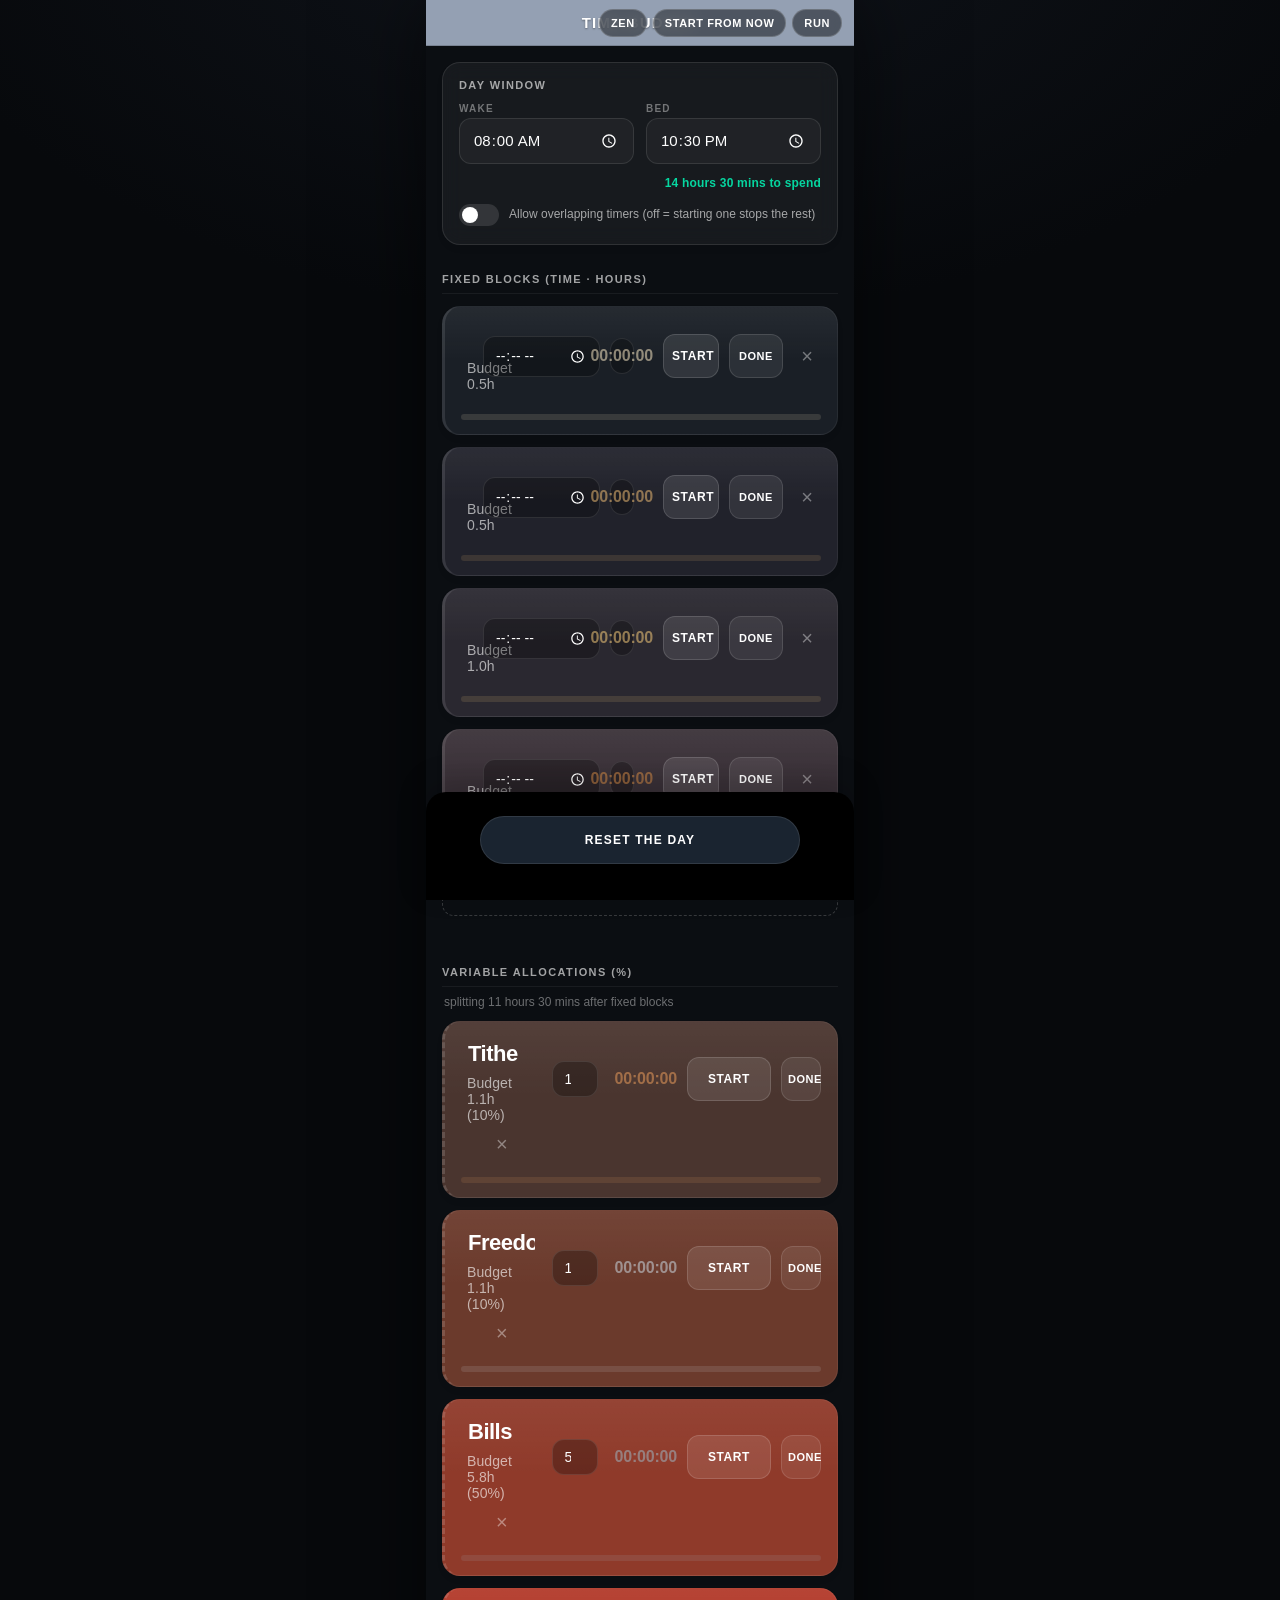
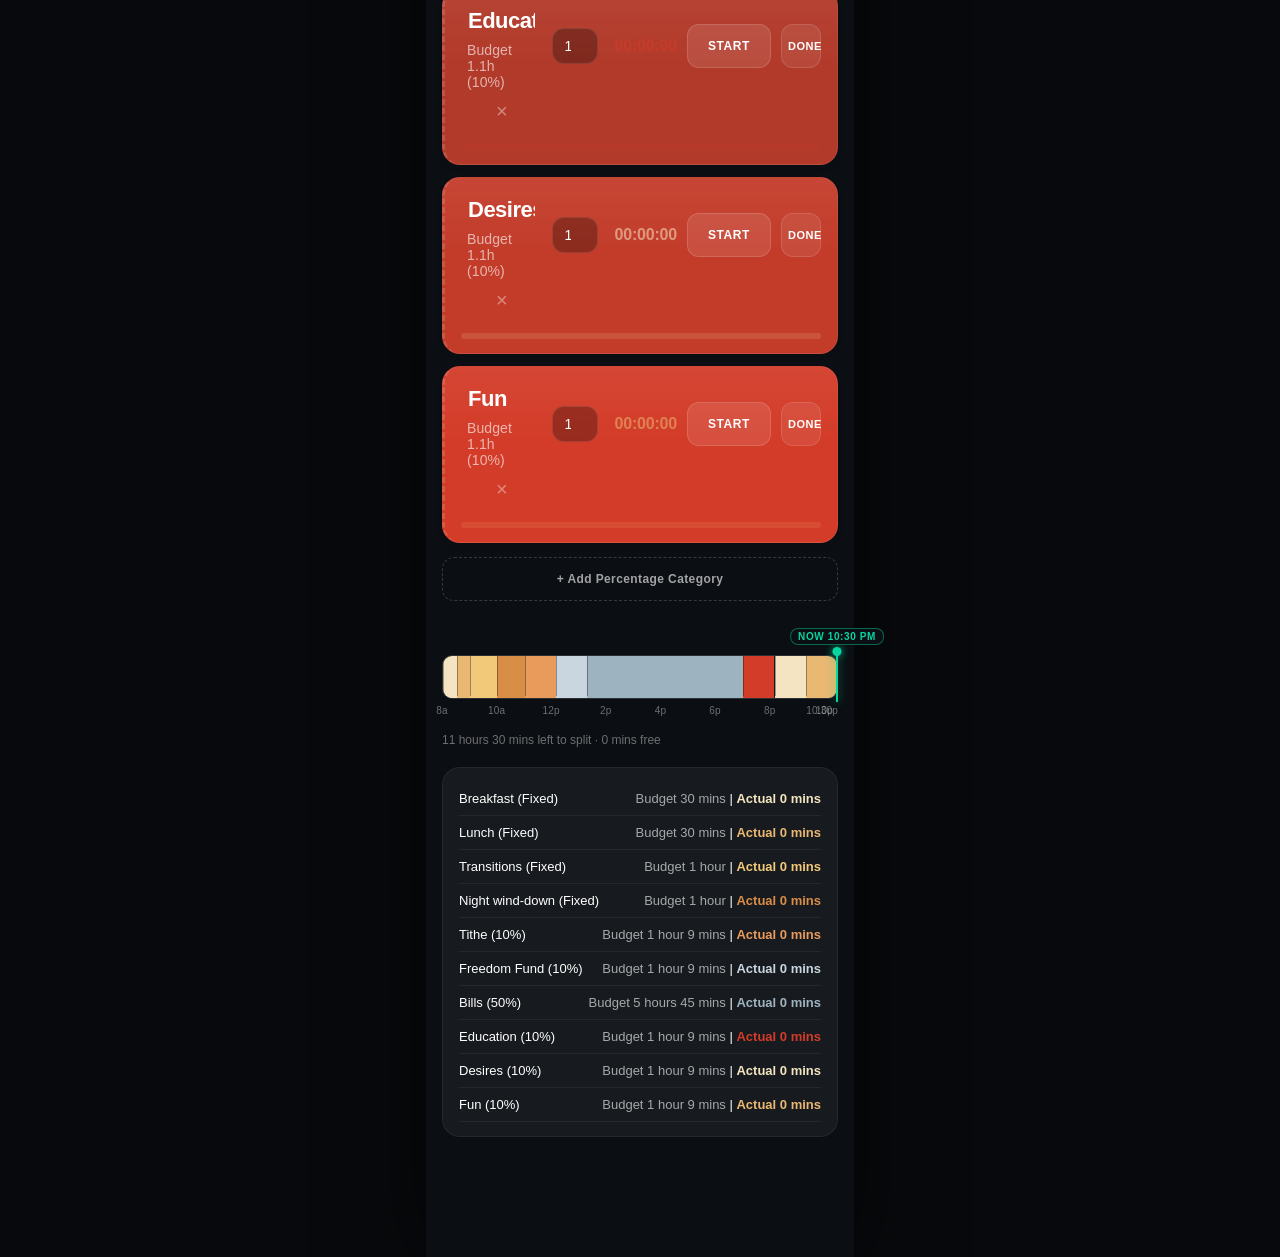
==== index.html @ 50c68b9c "css overhaul" ====
<!DOCTYPE html>
<html lang="en">
<head>
    <meta charset="UTF-8">
    <meta name="viewport" content="width=device-width, initial-scale=1.0">
    <link rel="icon" href="data:image/svg+xml,<svg xmlns='http://www.w3.org/2000/svg' viewBox='0 0 100 100'><circle cx='50' cy='50' r='42' fill='%23161616' stroke='%233a86ff' stroke-width='9'/><line x1='50' y1='50' x2='50' y2='26' stroke='%233a86ff' stroke-width='9' stroke-linecap='round'/><line x1='50' y1='50' x2='68' y2='50' stroke='%233a86ff' stroke-width='9' stroke-linecap='round'/></svg>">
    <title>Overlap Time Budgeter</title>
    <link rel="stylesheet" href="styles.css">
</head>
<body>

<div class="app-container" id="app">
    <div class="title-row">
        <h1>Time Budget</h1>
        <div class="header-actions">
            <button class="hdr-btn" id="zenBtn" title="Toggle zen focus overlay">Zen</button>
            <button class="hdr-btn" id="nowBtn" title="Reflow the time left until bed around NOW" aria-pressed="false">Start from NOW</button>
            <button class="hdr-btn" id="modeBtn" title="Toggle run / edit mode">Run</button>
        </div>
    </div>

    <div class="input-group">
        <label class="section-label">Day Window</label>
        <div class="day-window-row">
            <div class="time-field">
                <span class="time-field-label">Wake</span>
                <input type="time" id="wakeInput" value="08:00">
            </div>
            <div class="time-field">
                <span class="time-field-label">Bed</span>
                <input type="time" id="bedInput" value="22:30">
            </div>
            <div class="day-length" id="dayLength"></div>
        </div>
        <div class="toggle-row">
            <label class="switch">
                <input type="checkbox" id="multitask">
                <span class="track"></span>
            </label>
            <span class="toggle-label">Allow overlapping timers (off = starting one stops the rest)</span>
        </div>
    </div>

    <label class="section-label">Fixed Blocks (Time · Hours)</label>
    <div id="fixedContainer"></div>
    <button class="btn-add" id="addFixedBtn">+ Add Fixed Block</button>

    <label class="section-label">Variable Allocations (%)</label>
    <div id="remainingCaption" class="section-caption"></div>
    <div id="percentContainer"></div>
    <button class="btn-add" id="addPercentBtn">+ Add Percentage Category</button>

    <div class="timeline" id="visualizer">
        <div class="tl-bar">
            <div class="tl-past" id="tlPast"></div>
            <div class="tl-segs" id="tlSegs"></div>
            <div class="tl-blobs" id="tlBlobs"></div>
            <div class="tl-now" id="tlNow"><span class="tl-now-dot"></span><span class="tl-now-label" id="tlNowLabel">NOW</span></div>
        </div>
        <div class="tl-ticks" id="tlTicks"></div>
    </div>
    <div id="vizCaption" class="viz-caption"></div>
    <div id="warning" class="total-warning">Total percentage exceeds 100%!</div>

    <div class="results-list" id="resultsList"></div>
</div>

<div class="bottom-drawer">
    <button class="btn-reset" id="resetBtn">Reset the Day</button>
</div>

<div class="toast" id="toast">
    <span id="toastLabel"></span>
    <button id="toastUndo">Undo</button>
</div>

<div class="zen-overlay" id="zenOverlay" aria-hidden="true">
    <div class="zen-content" id="zenContent"></div>
    <button class="zen-exit" id="zenExit" aria-label="Exit zen mode">Exit zen</button>
</div>

<div class="modal-backdrop" id="resetModal" role="dialog" aria-modal="true" aria-labelledby="resetTitle">
    <div class="modal-card">
        <h2 id="resetTitle">Are you ready to start a new day?</h2>
        <p>This zeros every timer and stops anything still running. Your categories and budgets stay put.</p>
        <div class="modal-actions">
            <button class="btn-confirm" id="modalConfirm" aria-label="Hold to start a new day">
                <span class="htc-fill"></span>
                <span class="htc-label">Hold to start new day</span>
            </button>
            <button class="btn-cancel" id="modalCancel">Not yet</button>
        </div>
    </div>
</div>

<div class="modal-backdrop" id="doneModal" role="dialog" aria-modal="true" aria-labelledby="doneTitle">
    <div class="modal-card">
        <h2 id="doneTitle">Mark done</h2>
        <p id="doneSub">How much time did you use? The leftover reflows to your other categories.</p>
        <div class="done-slider-row">
            <input type="range" id="doneSlider" min="0" max="0" step="1" value="0" aria-label="Time used in minutes">
            <span id="doneVal">0 mins</span>
        </div>
        <div class="modal-actions">
            <button class="btn-confirm" id="doneConfirm"><span class="htc-label">Confirm</span></button>
            <button class="btn-cancel" id="doneCancel">Cancel</button>
        </div>
    </div>
</div>

<script src="app.js"></script>

</body>
</html>
---- styles.css ----
/* =====================================================================
   OVERLAP TIME BUDGETER — "Midnight & Lava"
   Mobile-first. 428px stage. Sticky top banner + fixed bottom drawer.
   Pure-CSS navy→lava cascade on .category-row via :nth-child.
   System fonts. tabular-nums on every live timer so layout never jumps.
   ===================================================================== */

:root {
    /* Cascade anchors (the visual hook) */
    --navy:   #1A1F26;   /* cascade top — deep cold navy            */
    --brown:  #4A352F;   /* cascade middle — warm transition        */
    --lava:   #D33C29;   /* cascade bottom / signature accent       */
    --lava-dk:#8F3A2A;

    /* Surfaces */
    --bg-outside: #07090C;          /* desktop neutral around container */
    --bg-app:     #0B0E12;          /* container base                    */
    --glass:        rgba(255,255,255,0.05);
    --glass-strong: rgba(28,38,51,0.95);   /* brief's reset-pill glass */
    --glass-border: rgba(255,255,255,0.10);
    --hairline:     rgba(255,255,255,0.06);
    --track:        rgba(255,255,255,0.06);

    /* Text (high-contrast white mandatory on the cascade) */
    --text:       #FFFFFF;
    --text-dim:   rgba(255,255,255,0.62);
    --text-faint: rgba(255,255,255,0.40);

    /* Semantics */
    --success: #06D6A0;
    --warn:    #FFD166;
    --danger:  #FF4D4D;
    --now:     #06D6A0;   /* NOW marker stays green = "present" */

    --banner: #94A0B3;

    /* Type */
    --font: -apple-system, BlinkMacSystemFont, 'SF Pro Display', Roboto, Helvetica, Arial, sans-serif;

    /* Radii / shadows / motion */
    --r-card: 18px;
    --r-pill: 30px;
    --r-input: 12px;
    --shadow-card: 0 4px 6px rgba(0,0,0,0.05);
    --shadow-pill: 0 4px 16px rgba(0,0,0,0.5);
    --ease: 0.3s ease;
}

* { box-sizing: border-box; }

html, body { margin: 0; padding: 0; min-height: 100%; }

body {
    background: var(--bg-outside);
    background-image: radial-gradient(90% 70% at 50% -10%, #10141B 0%, var(--bg-outside) 65%);
    background-attachment: fixed;
    color: var(--text);
    font-family: var(--font);
    display: flex;
    justify-content: center;
    align-items: flex-start;
    min-height: 100vh;
    -webkit-font-smoothing: antialiased;
    text-rendering: optimizeLegibility;
}

/* ── App stage: 428px full-bleed dark column ────────────────────────── */
.app-container {
    position: relative;
    width: 100%;
    max-width: 428px;
    min-height: 100vh;
    background: var(--bg-app);
    padding: 0 16px 120px;          /* bottom room for the fixed drawer */
    box-shadow: 0 0 80px rgba(0,0,0,0.6);
}

/* =====================================================================
   STICKY TOP BANNER — "Time Budget" (#94A0B3, blur 10px, z 20)
   Actions absolutely positioned so the title stays dead-center.
   ===================================================================== */
.title-row {
    position: sticky;
    top: 0;
    z-index: 20;
    display: flex;
    align-items: center;
    justify-content: center;
    gap: 12px;
    margin: 0 -16px;                 /* bleed past the container's 16px pad */
    padding: 14px 16px;
    background: var(--banner);
    -webkit-backdrop-filter: blur(10px);
    backdrop-filter: blur(10px);
    border-bottom: 1px solid rgba(0,0,0,0.18);
    text-align: center;
}
.title-row h1 {
    margin: 0;
    font-size: 15px;
    font-weight: 700;
    letter-spacing: 1.2px;
    text-transform: uppercase;
    color: #fff;
    text-shadow: 0 1px 2px rgba(0,0,0,0.35);
}
.header-actions {
    position: absolute;
    right: 12px;
    top: 50%;
    transform: translateY(-50%);
    display: flex;
    gap: 6px;
}
.hdr-btn {
    background: rgba(20,24,30,0.55);
    -webkit-backdrop-filter: blur(8px);
    backdrop-filter: blur(8px);
    border: 1px solid rgba(255,255,255,0.18);
    color: #fff;
    padding: 7px 11px;
    border-radius: 999px;
    cursor: pointer;
    font-family: var(--font);
    font-size: 11px;
    font-weight: 700;
    letter-spacing: 0.6px;
    text-transform: uppercase;
    transition: background var(--ease), color var(--ease), border-color var(--ease), transform 0.12s ease;
}
.hdr-btn:hover { border-color: rgba(255,255,255,0.45); }
.hdr-btn:active { transform: scale(0.96); }
.hdr-btn:focus-visible { outline: 2px solid #fff; outline-offset: 2px; }
.hdr-btn.active { background: var(--lava); border-color: var(--lava); color: #fff; }
#nowBtn.active { background: var(--now); color: #06231a; border-color: var(--now); }

/* =====================================================================
   SECTION LABELS / CAPTIONS / WARNING
   ===================================================================== */
.section-label {
    display: block;
    margin: 28px 0 12px;
    padding-bottom: 8px;
    border-bottom: 1px solid var(--hairline);
    color: var(--text-dim);
    font-size: 11px;
    font-weight: 600;
    letter-spacing: 1.4px;
    text-transform: uppercase;
}
.section-caption { color: var(--text-faint); font-size: 12px; margin: -4px 0 12px 2px; }
.viz-caption     { color: var(--text-faint); font-size: 12px; margin-top: 10px; }
.total-warning {
    color: var(--danger);
    font-size: 13px;
    text-align: center;
    margin-top: 12px;
    display: none;
}

/* =====================================================================
   GLASS PANEL — day window + multitask toggle
   ===================================================================== */
.input-group {
    margin: 16px 0 8px;
    padding: 16px;
    background: var(--glass);
    -webkit-backdrop-filter: blur(10px);
    backdrop-filter: blur(10px);
    border: 1px solid var(--glass-border);
    border-radius: var(--r-card);
    box-shadow: var(--shadow-card);
}
.input-group .section-label { margin: 0 0 12px; border-bottom: none; padding-bottom: 0; }

.day-window-row {
    display: flex;
    align-items: flex-end;
    gap: 12px;
    flex-wrap: wrap;
}
.time-field { display: flex; flex-direction: column; gap: 4px; flex: 1; min-width: 110px; }
.time-field-label {
    color: var(--text-faint);
    font-size: 10px;
    font-weight: 600;
    letter-spacing: 1.2px;
    text-transform: uppercase;
}
.day-length {
    color: var(--success);
    font-size: 12px;
    font-weight: 600;
    white-space: nowrap;
    margin-left: auto;
    align-self: center;
    letter-spacing: 0.2px;
}

/* ── Inputs: rounded dark-glass (radius 12px) ───────────────────────── */
input[type="time"],
input[type="text"],
input[type="number"] {
    width: 100%;
    background: rgba(255,255,255,0.04);
    border: 1px solid var(--glass-border);
    color: var(--text);
    font-family: var(--font);
    font-size: 15px;
    padding: 11px 13px;
    border-radius: var(--r-input);
    outline: none;
    color-scheme: dark;
    box-sizing: border-box;
    transition: border-color var(--ease), background var(--ease);
}
input::placeholder { color: var(--text-faint); }
input:focus { border-color: var(--lava); background: rgba(255,255,255,0.06); }
input[type="number"] { font-variant-numeric: tabular-nums; }

/* ── Multitask toggle — lava when active ────────────────────────────── */
.toggle-row { display: flex; align-items: center; gap: 10px; margin: 14px 0 2px; }
.switch { position: relative; display: inline-block; width: 40px; height: 22px; flex: none; }
.switch input { opacity: 0; width: 0; height: 0; }
.switch .track {
    position: absolute; inset: 0; cursor: pointer;
    background: rgba(255,255,255,0.12);
    border-radius: 22px;
    transition: background var(--ease);
}
.switch .track::before {
    content: ""; position: absolute; height: 16px; width: 16px; left: 3px; top: 3px;
    background: #fff; border-radius: 50%;
    transition: transform var(--ease), background var(--ease);
}
.switch input:checked + .track { background: var(--lava); }
.switch input:checked + .track::before { transform: translateX(18px); background: #fff; }
.toggle-label { color: var(--text-dim); font-size: 12px; line-height: 1.4; }

/* =====================================================================
   TIMER LIST — flex column, gap 12px.
   Cards cascade navy→brown→lava via :nth-child (pure CSS, no JS).
   ===================================================================== */
#fixedContainer,
#percentContainer {
    display: flex;
    flex-direction: column;
    gap: 12px;
}

/* Card base. --card-base is the spec hex (set per nth-child below); a
   faint top highlight gives depth without muddying the flat ramp.        */
.category-row {
    --card-base: var(--navy);
    position: relative;
    display: grid;
    grid-template-columns: 1.6fr 0.9fr 1.35fr 84px 40px;
    gap: 10px;
    align-items: center;
    margin: 0;
    padding: 14px 16px;
    border-radius: var(--r-card);
    border: 1px solid rgba(255,255,255,0.06);
    border-left: 3px solid rgba(255,255,255,0.10);
    background:
        linear-gradient(180deg, rgba(255,255,255,0.05), rgba(255,255,255,0) 42%),
        var(--card-base);
    color: var(--text);
    box-shadow: var(--shadow-card);
    transition: transform var(--ease), box-shadow var(--ease), border-color var(--ease), background var(--ease);
}
.category-row.is-percent { border-left-style: dashed; border-left-color: rgba(255,255,255,0.14); }
.category-row.is-fixed   { grid-template-columns: 1.1fr 0.85fr 0.5fr 0.85fr 56px 54px 28px; }
.category-row:active { transform: scale(0.96); }

/* ── THE CASCADE RAMP (navy → brown → lava) ───────────────────────────
   Fixed blocks take the cold top (stops 1–5); percent blocks take the
   warm/lava bottom (stops 5–10). The two meet at #4A352F so the whole
   list reads as one continuous heat ramp top→bottom. :last-child on
   percent always locks to lava so the bottom card is molten.            */
#fixedContainer .category-row:nth-child(1)   { --card-base: #1A1F26; }
#fixedContainer .category-row:nth-child(2)   { --card-base: #21222B; }
#fixedContainer .category-row:nth-child(3)   { --card-base: #2A2830; }
#fixedContainer .category-row:nth-child(4)   { --card-base: #3A3138; }
#fixedContainer .category-row:nth-child(n+5) { --card-base: #4A352F; }

#percentContainer .category-row:nth-child(1)   { --card-base: #4A352F; }
#percentContainer .category-row:nth-child(2)   { --card-base: #6B3A2C; }
#percentContainer .category-row:nth-child(3)   { --card-base: #8F3A2A; }
#percentContainer .category-row:nth-child(4)   { --card-base: #B23A2A; }
#percentContainer .category-row:nth-child(5)   { --card-base: #C33C2A; }
#percentContainer .category-row:nth-child(n+6) { --card-base: #D33C29; }
#percentContainer .category-row:last-child     { --card-base: #D33C29; }

/* ── States: done / active (ember) / alarm ──────────────────────────── */
.category-row.done { opacity: 0.6; }

/* ACTIVE = slow ember glow + soft pulse. NEVER a flat background — the
   cascade stays visible underneath. app.js sets border-left color inline. */
.category-row.active {
    border-color: rgba(255,255,255,0.18);
    box-shadow: 0 0 0 1px rgba(255,255,255,0.10), 0 0 22px rgba(211,60,41,0.22), var(--shadow-card);
    animation: emberPulse 2.8s ease-in-out infinite;
}
@keyframes emberPulse {
    0%, 100% { box-shadow: 0 0 0 1px rgba(255,255,255,0.08), 0 0 16px rgba(211,60,41,0.18), var(--shadow-card); }
    50%      { box-shadow: 0 0 0 1px rgba(255,255,255,0.16), 0 0 32px rgba(211,60,41,0.38), var(--shadow-card); }
}

.category-row.alarm { animation: alarmPulse 0.9s infinite; }
@keyframes alarmPulse {
    0%, 100% { box-shadow: 0 0 0 0 rgba(211,60,41,0); }
    50%      { box-shadow: 0 0 0 5px rgba(211,60,41,0.55), 0 0 26px rgba(211,60,41,0.45); }
}

/* ── LEFT COLUMN: task title + allocated-budget subtitle ────────────── */
.card-left {
    display: flex;
    flex-direction: column;
    gap: 3px;
    min-width: 0;
}
.category-row input[type="text"] {
    background: transparent;
    border: 1px solid transparent;
    color: var(--text);
    font-size: 22px;
    font-weight: 700;
    letter-spacing: -0.5px;
    padding: 4px 6px;
    border-radius: 10px;
    width: 100%;
}
.category-row input[type="text"]:focus { border-color: rgba(255,255,255,0.25); background: rgba(0,0,0,0.18); }

.category-row input[type="number"],
.category-row input[type="time"] {
    background: rgba(0,0,0,0.28);
    border: 1px solid rgba(255,255,255,0.10);
    color: var(--text);
    font-size: 14px;
    font-weight: 500;
    padding: 9px 11px;
    border-radius: var(--r-input);
}

/* Allocated-budget subtitle: "Budget 4.0h (20%)" — 14px / 500 */
.td-budget {
    font-size: 14px;
    font-weight: 500;
    color: var(--text-dim);
    letter-spacing: 0.1px;
    padding: 0 6px;
    font-variant-numeric: tabular-nums;
}

/* ── RIGHT COLUMN: live elapsed timer ───────────────────────────────── */
.timer-display {
    display: flex;
    flex-direction: column;
    align-items: flex-end;
    text-align: right;
    line-height: 1.1;
    min-width: 0;
}
.td-elapsed {
    font-family: var(--font);
    font-size: 16px;
    font-weight: 700;
    font-variant-numeric: tabular-nums;     /* no jitter as seconds tick */
    letter-spacing: -0.2px;
    color: var(--text);
    transition: color 0.4s ease, opacity 0.25s ease;
}
.category-row:not(.active) .td-elapsed { opacity: 0.55; }
.category-row.active .td-elapsed { opacity: 1; }

/* ── Per-row progress bar (fill = block color, set inline by app.js) ── */
.progress {
    grid-column: 1 / -1;
    height: 6px;
    margin-top: 12px;
    border-radius: 6px;
    background: var(--track);
    overflow: hidden;
}
.progress-fill {
    height: 100%;
    width: 0%;
    border-radius: 6px;
    transition: width 0.3s linear, background-color var(--ease);
}

/* ── Buttons inside rows ────────────────────────────────────────────── */
.btn-timer {
    background: rgba(255,255,255,0.10);
    border: 1px solid rgba(255,255,255,0.14);
    color: #fff;
    min-height: 44px;
    padding: 10px 8px;
    border-radius: 12px;
    cursor: pointer;
    font-family: var(--font);
    font-size: 12px;
    font-weight: 700;
    letter-spacing: 0.6px;
    text-transform: uppercase;
    transition: background var(--ease), color var(--ease), transform 0.12s ease;
}
.btn-timer:hover { background: rgba(255,255,255,0.18); }
.btn-timer:active { transform: scale(0.96); }
.btn-timer.running { background: #fff; color: #111; border-color: #fff; }

.btn-done {
    background: rgba(255,255,255,0.08);
    border: 1px solid rgba(255,255,255,0.12);
    color: #fff;
    min-height: 44px;
    padding: 10px 6px;
    border-radius: 12px;
    cursor: pointer;
    font-family: var(--font);
    font-size: 11px;
    font-weight: 700;
    letter-spacing: 0.5px;
    text-transform: uppercase;
    transition: background var(--ease), color var(--ease), transform 0.12s ease;
}
.btn-done:hover { background: rgba(255,255,255,0.16); }
.btn-done:active { transform: scale(0.96); }
.btn-done.done { background: var(--success); color: #06231a; border-color: var(--success); }

.btn-remove {
    background: transparent;
    border: none;
    color: var(--text-faint);
    cursor: pointer;
    font-size: 20px;
    line-height: 1;
    transition: color var(--ease), transform 0.12s ease;
}
.btn-remove:hover { color: var(--lava); }
.btn-remove:active { transform: scale(0.96); }

/* ── Add buttons ────────────────────────────────────────────────────── */
.btn-add {
    width: 100%;
    background: transparent;
    border: 1px dashed rgba(255,255,255,0.18);
    color: var(--text-dim);
    padding: 14px;
    border-radius: 12px;
    cursor: pointer;
    margin: 14px 0 22px;
    font-family: var(--font);
    font-size: 12px;
    font-weight: 600;
    letter-spacing: 0.4px;
    transition: border-color var(--ease), color var(--ease), transform 0.12s ease;
}
.btn-add:hover { border-color: var(--lava); color: #fff; }
.btn-add:active { transform: scale(0.96); }

/* =====================================================================
   WALL-CLOCK TIMELINE (wake → bed)
   ===================================================================== */
.timeline { margin-top: 32px; width: 100%; position: relative; }
.tl-bar {
    position: relative;
    height: 44px;
    width: 100%;
    background: rgba(255,255,255,0.04);
    border: 1px solid var(--glass-border);
    border-radius: 10px;
    overflow: visible;
    box-shadow: inset 0 1px 0 rgba(255,255,255,0.04);
}
.tl-past, .tl-segs, .tl-blobs {
    position: absolute; inset: 0;
    overflow: hidden;
    border-radius: 9px;
}
.tl-past { background: rgba(0,0,0,0.35); width: 0; transition: width 0.4s ease; z-index: 1; }
.tl-segs { z-index: 2; }
.tl-blobs { z-index: 3; pointer-events: none; }
.segment {
    position: absolute;
    top: 0; bottom: 0;
    box-sizing: border-box;
    box-shadow: inset 1px 0 0 rgba(0,0,0,0.35);
    transition: width 0.5s cubic-bezier(0.4,0,0.2,1),
                left 0.5s cubic-bezier(0.4,0,0.2,1),
                background-color 0.6s ease, border-color 0.4s ease;
}
.segment.done { opacity: 0.5; }
.segment.free {
    background: repeating-linear-gradient(45deg,
        rgba(255,255,255,0.05), rgba(255,255,255,0.05) 4px,
        rgba(255,255,255,0.02) 4px, rgba(255,255,255,0.02) 8px) !important;
}
.spent-blob {
    position: absolute;
    top: 8px; bottom: 8px;
    min-width: 2px;
    border-radius: 4px;
    opacity: 0.45;
    box-shadow: inset 0 0 0 1px rgba(255,255,255,0.10);
    transition: left 0.3s linear, width 0.3s linear;
}
.tl-now {
    position: absolute;
    top: -4px; bottom: -4px;
    width: 2px;
    background: var(--now);
    transform: translateX(-50%);
    box-shadow: 0 0 10px rgba(6,214,160,0.65);
    z-index: 6;
    transition: left 0.5s cubic-bezier(0.4,0,0.2,1);
}
.tl-now-dot {
    position: absolute;
    top: -5px; left: 50%;
    width: 9px; height: 9px;
    transform: translateX(-50%);
    border-radius: 50%;
    background: var(--now);
    box-shadow: 0 0 8px rgba(6,214,160,0.85);
    animation: nowPulse 1.4s infinite;
}
.tl-now-label {
    position: absolute;
    top: -24px; left: 50%;
    transform: translateX(-50%);
    white-space: nowrap;
    font-size: 10px;
    font-weight: 700;
    letter-spacing: 0.6px;
    color: var(--now);
    background: var(--bg-app);
    padding: 2px 7px;
    border-radius: 8px;
    border: 1px solid rgba(6,214,160,0.45);
}
@keyframes nowPulse {
    0%, 100% { box-shadow: 0 0 6px rgba(6,214,160,0.6); transform: translateX(-50%) scale(1); }
    50%      { box-shadow: 0 0 12px rgba(6,214,160,1);  transform: translateX(-50%) scale(1.25); }
}
.tl-ticks { position: relative; height: 18px; margin-top: 6px; width: 100%; }
.tl-tick {
    position: absolute; top: 0;
    transform: translateX(-50%);
    font-size: 10px;
    color: var(--text-faint);
    white-space: nowrap;
    letter-spacing: 0.2px;
}
.tl-tick-end { transform: translateX(-100%); }

/* =====================================================================
   RESULTS LIST (edit mode)
   ===================================================================== */
.results-list {
    margin-top: 20px;
    padding: 14px 16px;
    background: var(--glass);
    border: 1px solid var(--hairline);
    border-radius: var(--r-card);
}
.result-item {
    display: flex;
    justify-content: space-between;
    gap: 12px;
    padding: 9px 0;
    border-bottom: 1px solid var(--hairline);
    font-size: 13px;
    color: var(--text);
}
.result-item:last-child { border-bottom: none; }
.result-item span:last-child { text-align: right; white-space: nowrap; }
.result-item.free-row span:first-child { font-weight: 600; color: var(--text-dim); }
.budget-val { color: var(--text-dim); font-variant-numeric: tabular-nums; }
.time-val { font-weight: 700; color: var(--text); font-variant-numeric: tabular-nums; }

/* =====================================================================
   TOAST
   ===================================================================== */
.toast {
    position: fixed;
    bottom: 120px; left: 50%;
    transform: translateX(-50%) translateY(20px);
    background: var(--glass-strong);
    -webkit-backdrop-filter: blur(12px);
    backdrop-filter: blur(12px);
    border: 1px solid var(--glass-border);
    color: #fff;
    padding: 12px 16px;
    border-radius: 14px;
    display: flex; gap: 14px; align-items: center;
    opacity: 0; pointer-events: none;
    transition: opacity .25s, transform .25s;
    z-index: 60;
    box-shadow: var(--shadow-pill);
    max-width: 396px;
}
.toast.show { opacity: 1; transform: translateX(-50%) translateY(0); pointer-events: auto; }
#toastUndo {
    background: var(--lava); border: none; color: #fff;
    padding: 7px 13px; border-radius: 999px; cursor: pointer;
    font-family: var(--font); font-weight: 700; font-size: 12px;
    letter-spacing: 0.4px; text-transform: uppercase;
}
#toastUndo:active { transform: scale(0.96); }
#toastUndo.hidden { display: none; }

/* =====================================================================
   BOTTOM CONTROL DRAWER + glassmorphism RESET entry pill
   (the pill opens the reset modal; the hold-to-confirm lives in the modal)
   ===================================================================== */
.bottom-drawer {
    position: fixed;
    bottom: 0; left: 50%;
    transform: translateX(-50%);
    width: 100%;
    max-width: 428px;
    background: #000000;
    border-radius: 20px 20px 0 0;
    box-shadow: 0 -10px 30px rgba(0,0,0,0.2);
    padding: 24px 16px 36px;
    display: flex;
    justify-content: center;
    align-items: center;
    z-index: 30;
}
.btn-reset {
    width: 100%;
    max-width: 320px;
    background: var(--glass-strong);
    -webkit-backdrop-filter: blur(12px);
    backdrop-filter: blur(12px);
    border: 1px solid var(--glass-border);
    color: #fff;
    padding: 16px;
    border-radius: var(--r-pill);
    cursor: pointer;
    font-family: var(--font);
    font-size: 12px;
    font-weight: 700;
    letter-spacing: 1.2px;
    text-transform: uppercase;
    box-shadow: var(--shadow-pill);
    transition: border-color var(--ease), background var(--ease), color var(--ease), transform 0.12s ease, box-shadow var(--ease);
}
.btn-reset:hover { border-color: var(--lava); box-shadow: 0 4px 16px rgba(211,60,41,0.35); }
.btn-reset:active { transform: scale(0.96); }
.btn-reset:focus-visible { outline: 2px solid var(--lava); outline-offset: 3px; }

/* =====================================================================
   MODALS (done-slider; reset is now the bottom pill above)
   ===================================================================== */
.modal-backdrop {
    position: fixed; inset: 0;
    background: rgba(0,0,0,0.6);
    -webkit-backdrop-filter: blur(6px);
    backdrop-filter: blur(6px);
    display: flex; align-items: center; justify-content: center;
    padding: 24px;
    opacity: 0; pointer-events: none;
    transition: opacity 0.25s ease;
    z-index: 100;
}
.modal-backdrop.show { opacity: 1; pointer-events: auto; }
.modal-card {
    background: var(--glass-strong);
    -webkit-backdrop-filter: blur(14px);
    backdrop-filter: blur(14px);
    border: 1px solid var(--glass-border);
    border-radius: 28px;
    padding: 30px;
    max-width: 380px; width: 100%;
    box-shadow: 0 30px 80px rgba(0,0,0,0.7);
    transform: scale(0.96);
    transition: transform 0.25s cubic-bezier(0.2,0.8,0.2,1);
    text-align: center;
}
.modal-backdrop.show .modal-card { transform: scale(1); }
.modal-card h2 {
    font-size: 20px; font-weight: 700;
    letter-spacing: -0.4px; margin: 0 0 12px;
    line-height: 1.3; color: var(--text);
}
.modal-card p {
    color: var(--text-dim); font-size: 13px;
    line-height: 1.55; margin: 0 0 24px;
}
.modal-actions { display: flex; flex-direction: column; gap: 10px; }

.btn-cancel {
    width: 100%;
    background: rgba(255,255,255,0.06);
    border: 1px solid var(--glass-border);
    color: #fff;
    padding: 14px; border-radius: 14px;
    cursor: pointer;
    font-family: var(--font);
    font-size: 13px; font-weight: 600;
    transition: background var(--ease), transform 0.12s ease;
}
.btn-cancel:hover { background: rgba(255,255,255,0.10); }
.btn-cancel:active { transform: scale(0.96); }
.btn-cancel:focus-visible { outline: 2px solid var(--lava); outline-offset: 2px; }

/* Confirm button — lava-bordered glass pill. In the reset modal this is the
   hold-to-confirm: holding fills with lava over 1.5s, releasing early drains
   back (cancel). app.js toggles .holding / .complete on #modalConfirm.
   #doneConfirm reuses the base look as a plain click confirm (no htc-fill). */
.btn-confirm {
    position: relative; width: 100%;
    background: var(--glass-strong);
    -webkit-backdrop-filter: blur(12px);
    backdrop-filter: blur(12px);
    border: 1px solid var(--lava);
    color: #fff;
    padding: 16px; border-radius: var(--r-pill);
    cursor: pointer;
    font-family: var(--font);
    font-size: 13px; font-weight: 700;
    letter-spacing: 0.8px; text-transform: uppercase;
    overflow: hidden;
    box-shadow: var(--shadow-pill);
    -webkit-user-select: none; user-select: none;
    touch-action: none;
    transition: border-color var(--ease), background var(--ease), transform 0.12s ease;
}
.btn-confirm:hover { background: rgba(211,60,41,0.18); }
.btn-confirm:active { transform: scale(0.96); }
.btn-confirm:focus-visible { outline: 2px solid var(--lava); outline-offset: 2px; }
.btn-confirm .htc-fill {
    position: absolute; top: 0; bottom: 0; left: 0; width: 0;
    background: linear-gradient(90deg, var(--lava-dk), var(--lava));
    opacity: 0.6;
    transition: width 0.4s ease;                 /* drain (cancel) */
}
.btn-confirm.holding .htc-fill {
    width: 100%;
    transition: width 1.5s linear;               /* charge-up (hold) */
}
.btn-confirm.complete { border-color: var(--success); background: rgba(6,214,160,0.18); }
.btn-confirm.complete .htc-fill { background: var(--success); opacity: 0.3; }
.btn-confirm .htc-label { position: relative; z-index: 1; }

/* Done slider modal (percent categories) */
.done-slider-row { display: flex; align-items: center; gap: 14px; margin: 0 0 24px; }
#doneSlider { flex: 1; accent-color: var(--lava); cursor: pointer; }
#doneVal {
    min-width: 80px; text-align: right;
    color: var(--text-dim); font-size: 13px;
    font-variant-numeric: tabular-nums;
}
#doneConfirm { border-color: var(--lava); }
#doneConfirm:hover { background: rgba(211,60,41,0.18); }

/* =====================================================================
   RUN MODE — strip editing UI; big title left / big tabular timer right.
   Grid stays 1fr auto (spec). Budget subtitle stays visible under title.
   ===================================================================== */
.app-container.mode-run .input-group,
.app-container.mode-run .section-label,
.app-container.mode-run .btn-add,
.app-container.mode-run .results-list,
.app-container.mode-run .total-warning { display: none !important; }

.app-container.mode-run .category-row {
    grid-template-columns: 1fr auto;
    cursor: pointer;
    align-items: center;
    padding: 24px 22px;
}
.app-container.mode-run .category-row.is-fixed { grid-template-columns: 1fr auto auto; }

.app-container.mode-run .category-row input[type="number"],
.app-container.mode-run .category-row input[type="time"],
.app-container.mode-run .category-row .btn-timer,
.app-container.mode-run .category-row .btn-remove { display: none; }

.app-container.mode-run .category-row input[type="text"] {
    pointer-events: none;
    background: transparent;
    border-color: transparent;
    padding-left: 0;
    font-size: 24px;
    font-weight: 700;
    letter-spacing: -0.5px;
    color: var(--text);
}
/* The big live timer — 46px, 700, tabular-nums (no layout jitter). */
.app-container.mode-run .td-elapsed {
    font-size: 46px;
    font-weight: 700;
    font-variant-numeric: tabular-nums;
    line-height: 1;
    letter-spacing: -0.5px;
}
.app-container.mode-run .td-budget { font-size: 14px; }
.app-container.mode-run .btn-done {
    min-height: 40px;
    padding: 8px 12px;
    font-size: 11px;
}
.app-container.mode-run .category-row:active { transform: scale(0.96); }

/* =====================================================================
   ZEN MODE — full-screen focus on the running timer(s)
   ===================================================================== */
.zen-overlay {
    position: fixed; inset: 0;
    background:
        radial-gradient(120% 80% at 50% 115%, rgba(211,60,41,0.22), transparent 55%),
        radial-gradient(100% 60% at 50% -12%, rgba(26,31,38,0.55), transparent 60%),
        rgba(7,9,12,0.96);
    -webkit-backdrop-filter: blur(14px);
    backdrop-filter: blur(14px);
    display: flex; flex-direction: column;
    align-items: center; justify-content: center;
    gap: 48px; padding: 40px 24px;
    opacity: 0; pointer-events: none;
    transition: opacity 0.4s ease;
    z-index: 200;
}
.zen-overlay.show { opacity: 1; pointer-events: auto; }
.zen-content {
    display: flex; flex-wrap: wrap;
    align-items: center; justify-content: center;
    gap: 56px; width: 100%; max-width: 920px;
}
.zen-card {
    display: flex; flex-direction: column; align-items: center;
    min-width: 220px;
    border-top: 3px solid #333;
    padding-top: 22px;
}
.zen-name {
    color: var(--text-dim);
    font-size: 12px; text-transform: uppercase; letter-spacing: 2.5px;
    font-weight: 600; margin-bottom: 20px; text-align: center; max-width: 320px;
}
.zen-time {
    font-family: var(--font);
    font-size: clamp(2.8rem, 11vw, 6.5rem);
    font-weight: 700;
    font-variant-numeric: tabular-nums;
    line-height: 1;
    letter-spacing: -1px;
    transition: color 0.4s ease;
}
.zen-sub {
    color: var(--text-dim); font-size: 11px; margin-top: 14px;
    letter-spacing: 1.5px; text-transform: uppercase; font-weight: 600;
}
.zen-progress {
    width: 100%; max-width: 320px; height: 4px;
    margin-top: 26px; border-radius: 4px;
    background: var(--track); overflow: hidden;
}
.zen-progress-fill {
    height: 100%; width: 0%; border-radius: 4px;
    transition: width 0.3s linear, background-color var(--ease);
}
.zen-card.alarm .zen-time { animation: zenFlash 1s infinite; }
@keyframes zenFlash { 0%, 100% { opacity: 1; } 50% { opacity: 0.35; } }
.zen-empty {
    color: var(--text-dim); font-size: 14px;
    letter-spacing: 1.5px; text-transform: uppercase;
}
.zen-exit {
    background: transparent; border: 1px solid var(--glass-border);
    color: var(--text-dim);
    padding: 10px 24px; border-radius: var(--r-pill); cursor: pointer;
    font-family: var(--font);
    font-size: 11px; text-transform: uppercase; letter-spacing: 2px; font-weight: 600;
    transition: border-color var(--ease), color var(--ease), transform 0.12s ease;
}
.zen-exit:hover { border-color: var(--lava); color: #fff; }
.zen-exit:active { transform: scale(0.96); }
.zen-exit:focus-visible { outline: 2px solid var(--lava); outline-offset: 2px; }

/* Chevron — hidden on desktop and in run mode */
.chevron { display: none; }

/* =====================================================================
   MOBILE (≤ 520px) — edit-mode rows collapse to a summary + expand
   ===================================================================== */
@media (max-width: 520px) {
    .app-container:not(.mode-run) .category-row {
        display: flex; flex-wrap: wrap; gap: 8px 10px; align-items: center;
        padding: 16px;
    }
    /* Line 1 (always visible): title+subtitle grow left, elapsed + chevron right. */
    .app-container:not(.mode-run) .card-left {
        flex: 1 1 auto; min-width: 0; order: 1;
    }
    .app-container:not(.mode-run) .card-left input[type="text"] { font-size: 20px; }
    .app-container:not(.mode-run) .timer-display { flex: 0 0 auto; order: 1; }
    .app-container:not(.mode-run) .chevron {
        display: inline-flex; align-items: center; justify-content: center;
        flex: 0 0 36px; min-height: 40px; order: 2;
        background: rgba(255,255,255,0.06); border: 1px solid var(--glass-border);
        color: var(--text-dim);
        border-radius: 10px; cursor: pointer; font-size: 14px;
        transition: transform 0.2s ease, color 0.2s ease, border-color 0.2s ease;
    }
    .app-container:not(.mode-run) .chevron:hover { color: #fff; border-color: var(--lava); }
    .app-container:not(.mode-run) .category-row.expanded .chevron { transform: rotate(180deg); }

    /* Secondary fields: hidden while collapsed. */
    .app-container:not(.mode-run) .category-row > input[type="time"],
    .app-container:not(.mode-run) .category-row > input[type="number"],
    .app-container:not(.mode-run) .category-row .btn-timer,
    .app-container:not(.mode-run) .category-row .btn-done,
    .app-container:not(.mode-run) .category-row .btn-remove { display: none; }

    /* …revealed below when expanded. Inputs share a line; buttons share the next. */
    .app-container:not(.mode-run) .category-row.expanded > input[type="time"],
    .app-container:not(.mode-run) .category-row.expanded > input[type="number"] {
        display: block; flex: 1 1 45%; min-width: 0; order: 3;
    }
    .app-container:not(.mode-run) .category-row.is-percent.expanded > input[type="number"] {
        flex: 1 1 100%;
    }
    .app-container:not(.mode-run) .category-row.expanded .btn-timer {
        display: flex; flex: 1 1 50%; min-height: 44px; order: 4;
        align-items: center; justify-content: center;
    }
    .app-container:not(.mode-run) .category-row.expanded .btn-done {
        display: flex; flex: 0 0 76px; min-height: 44px; order: 4;
        align-items: center; justify-content: center;
    }
    .app-container:not(.mode-run) .category-row.expanded .btn-remove {
        display: flex; flex: 0 0 44px; min-height: 44px; order: 4;
        align-items: center; justify-content: center;
    }

    /* Progress bar always full-width, last. */
    .app-container:not(.mode-run) .category-row .progress {
        flex: 1 1 100%; order: 99; margin-top: 6px;
    }

    .app-container.mode-run .td-elapsed { font-size: 40px; }
    .day-length { margin: 0; padding: 0; align-self: center; }
}

/* =====================================================================
   REDUCED MOTION — kill ambient pulses; keep functional hold/progress.
   ===================================================================== */
@media (prefers-reduced-motion: reduce) {
    .category-row.active { animation: none; box-shadow: 0 0 0 1px rgba(255,255,255,0.10), 0 0 18px rgba(211,60,41,0.22), var(--shadow-card); }
    .category-row.alarm  { animation: none; box-shadow: 0 0 0 3px rgba(211,60,41,0.45); }
    .tl-now-dot          { animation: none; }
    .zen-card.alarm .zen-time { animation: none; }
    .btn-reset .htc-fill,
    .btn-confirm .htc-fill { transition: width 0.2s ease !important; }
    .btn-confirm.holding .htc-fill { transition: width 1.5s linear !important; }
    .progress-fill { transition: width 0.3s linear !important; }
    .segment, .tl-now, .spent-blob { transition: width 0.3s linear, left 0.3s linear !important; }
    * { scroll-behavior: auto; }
}
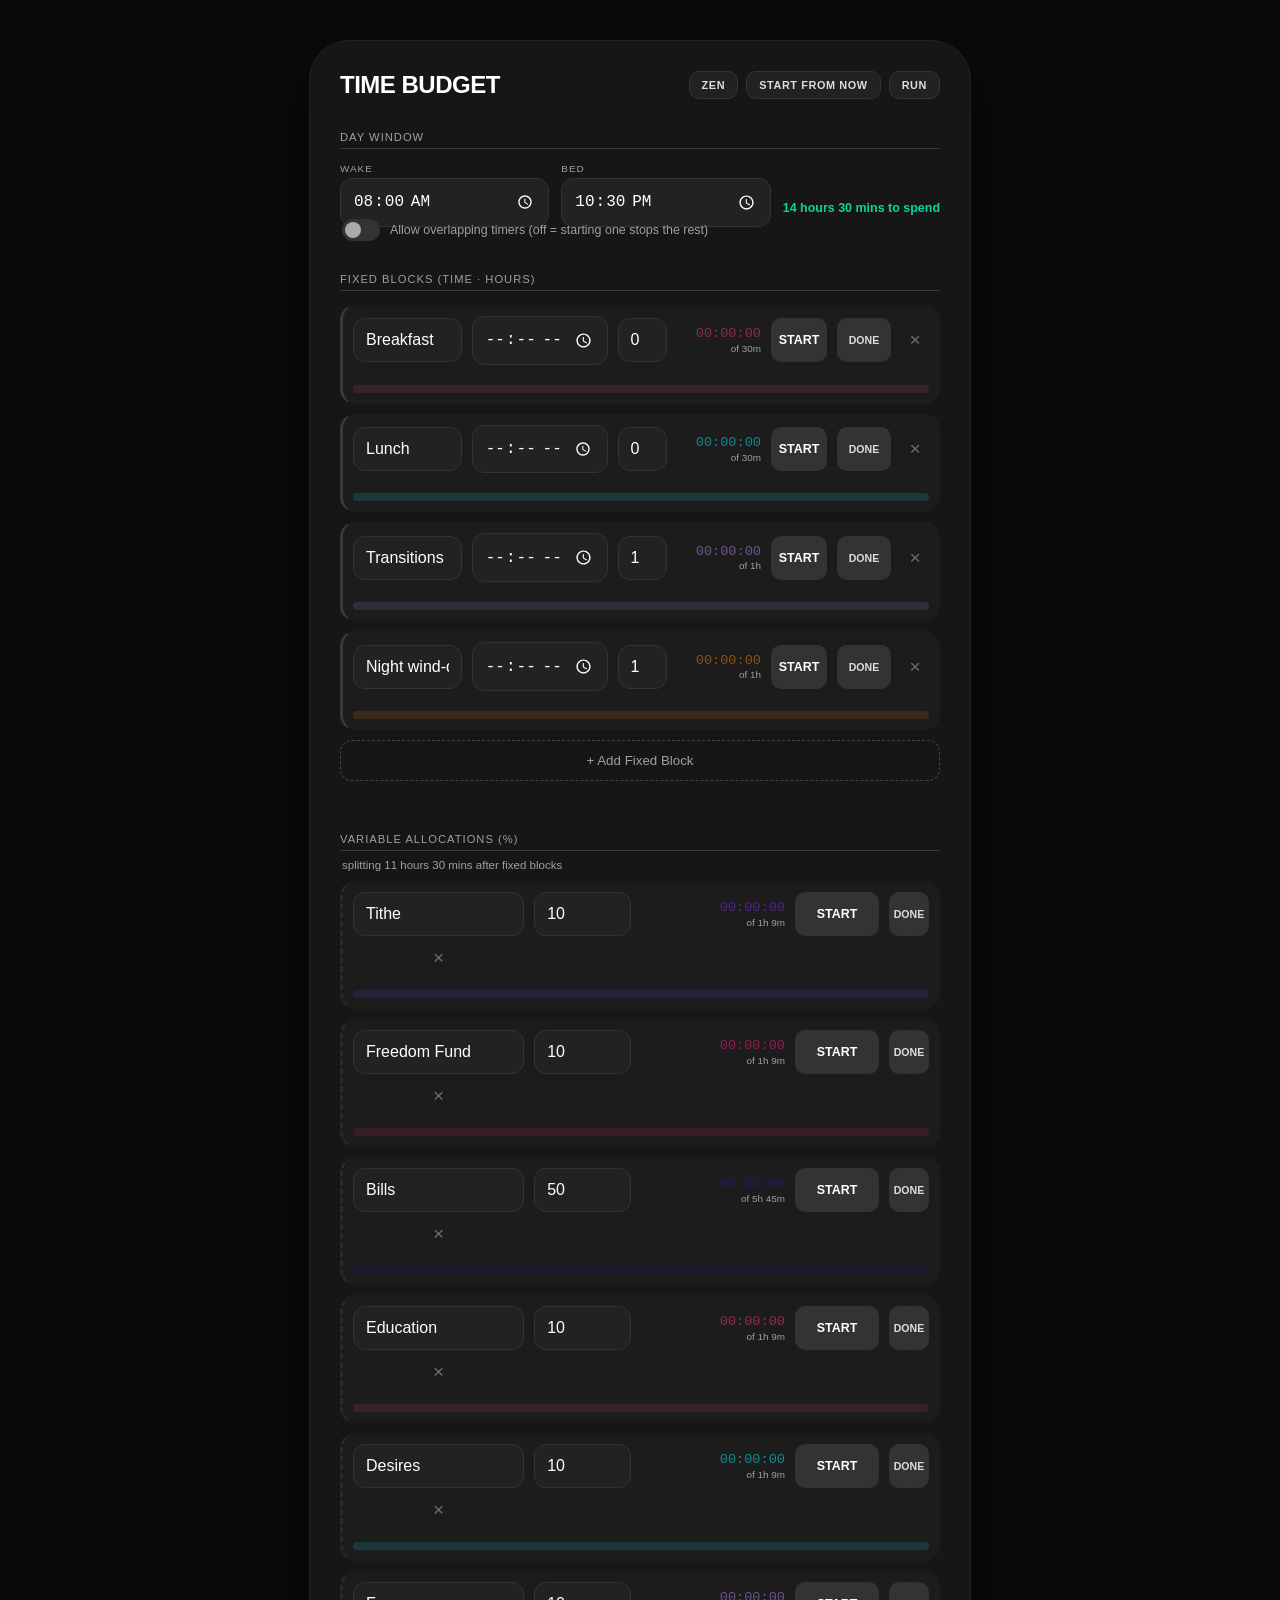
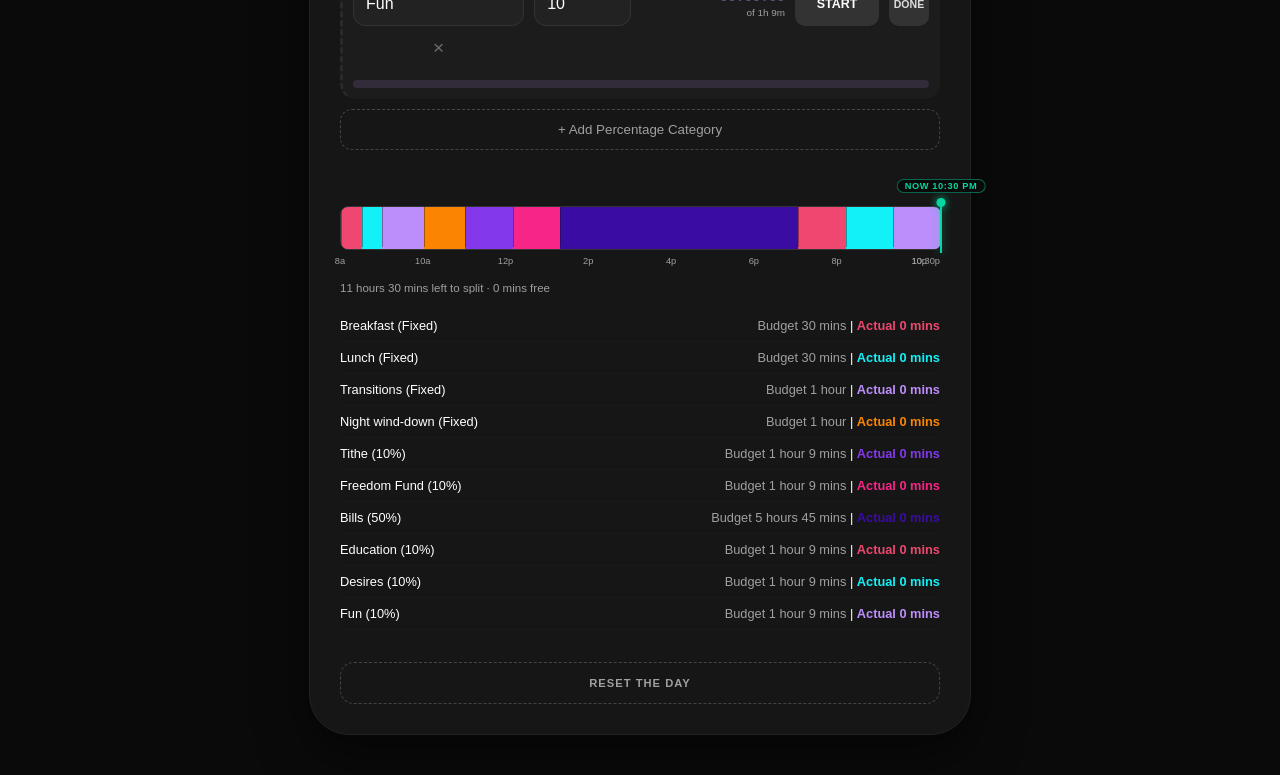
==== commit c55c95bf: "Revert "css overhaul" This reverts commit 50c68b9ce1960ff19c4e7c5b0e42ddd25b750c07." ====
--- a/index.html
+++ b/index.html
@@ -63,9 +63,7 @@
     <div id="warning" class="total-warning">Total percentage exceeds 100%!</div>
 
     <div class="results-list" id="resultsList"></div>
-</div>
 
-<div class="bottom-drawer">
     <button class="btn-reset" id="resetBtn">Reset the Day</button>
 </div>
 
--- a/styles.css
+++ b/styles.css
@@ -1,965 +1,666 @@
-/* =====================================================================
-   OVERLAP TIME BUDGETER — "Midnight & Lava"
-   Mobile-first. 428px stage. Sticky top banner + fixed bottom drawer.
-   Pure-CSS navy→lava cascade on .category-row via :nth-child.
-   System fonts. tabular-nums on every live timer so layout never jumps.
-   ===================================================================== */
-
 :root {
-    /* Cascade anchors (the visual hook) */
-    --navy:   #1A1F26;   /* cascade top — deep cold navy            */
-    --brown:  #4A352F;   /* cascade middle — warm transition        */
-    --lava:   #D33C29;   /* cascade bottom / signature accent       */
-    --lava-dk:#8F3A2A;
-
-    /* Surfaces */
-    --bg-outside: #07090C;          /* desktop neutral around container */
-    --bg-app:     #0B0E12;          /* container base                    */
-    --glass:        rgba(255,255,255,0.05);
-    --glass-strong: rgba(28,38,51,0.95);   /* brief's reset-pill glass */
-    --glass-border: rgba(255,255,255,0.10);
-    --hairline:     rgba(255,255,255,0.06);
-    --track:        rgba(255,255,255,0.06);
-
-    /* Text (high-contrast white mandatory on the cascade) */
-    --text:       #FFFFFF;
-    --text-dim:   rgba(255,255,255,0.62);
-    --text-faint: rgba(255,255,255,0.40);
-
-    /* Semantics */
-    --success: #06D6A0;
-    --warn:    #FFD166;
-    --danger:  #FF4D4D;
-    --now:     #06D6A0;   /* NOW marker stays green = "present" */
-
-    --banner: #94A0B3;
-
-    /* Type */
-    --font: -apple-system, BlinkMacSystemFont, 'SF Pro Display', Roboto, Helvetica, Arial, sans-serif;
-
-    /* Radii / shadows / motion */
-    --r-card: 18px;
-    --r-pill: 30px;
-    --r-input: 12px;
-    --shadow-card: 0 4px 6px rgba(0,0,0,0.05);
-    --shadow-pill: 0 4px 16px rgba(0,0,0,0.5);
-    --ease: 0.3s ease;
-}
-
-* { box-sizing: border-box; }
-
-html, body { margin: 0; padding: 0; min-height: 100%; }
-
-body {
-    background: var(--bg-outside);
-    background-image: radial-gradient(90% 70% at 50% -10%, #10141B 0%, var(--bg-outside) 65%);
-    background-attachment: fixed;
-    color: var(--text);
-    font-family: var(--font);
-    display: flex;
-    justify-content: center;
-    align-items: flex-start;
-    min-height: 100vh;
-    -webkit-font-smoothing: antialiased;
-    text-rendering: optimizeLegibility;
-}
-
-/* ── App stage: 428px full-bleed dark column ────────────────────────── */
-.app-container {
-    position: relative;
-    width: 100%;
-    max-width: 428px;
-    min-height: 100vh;
-    background: var(--bg-app);
-    padding: 0 16px 120px;          /* bottom room for the fixed drawer */
-    box-shadow: 0 0 80px rgba(0,0,0,0.6);
-}
-
-/* =====================================================================
-   STICKY TOP BANNER — "Time Budget" (#94A0B3, blur 10px, z 20)
-   Actions absolutely positioned so the title stays dead-center.
-   ===================================================================== */
-.title-row {
-    position: sticky;
-    top: 0;
-    z-index: 20;
-    display: flex;
-    align-items: center;
-    justify-content: center;
-    gap: 12px;
-    margin: 0 -16px;                 /* bleed past the container's 16px pad */
-    padding: 14px 16px;
-    background: var(--banner);
-    -webkit-backdrop-filter: blur(10px);
-    backdrop-filter: blur(10px);
-    border-bottom: 1px solid rgba(0,0,0,0.18);
-    text-align: center;
-}
-.title-row h1 {
-    margin: 0;
-    font-size: 15px;
-    font-weight: 700;
-    letter-spacing: 1.2px;
-    text-transform: uppercase;
-    color: #fff;
-    text-shadow: 0 1px 2px rgba(0,0,0,0.35);
-}
-.header-actions {
-    position: absolute;
-    right: 12px;
-    top: 50%;
-    transform: translateY(-50%);
-    display: flex;
-    gap: 6px;
-}
-.hdr-btn {
-    background: rgba(20,24,30,0.55);
-    -webkit-backdrop-filter: blur(8px);
-    backdrop-filter: blur(8px);
-    border: 1px solid rgba(255,255,255,0.18);
-    color: #fff;
-    padding: 7px 11px;
-    border-radius: 999px;
-    cursor: pointer;
-    font-family: var(--font);
-    font-size: 11px;
-    font-weight: 700;
-    letter-spacing: 0.6px;
-    text-transform: uppercase;
-    transition: background var(--ease), color var(--ease), border-color var(--ease), transform 0.12s ease;
-}
-.hdr-btn:hover { border-color: rgba(255,255,255,0.45); }
-.hdr-btn:active { transform: scale(0.96); }
-.hdr-btn:focus-visible { outline: 2px solid #fff; outline-offset: 2px; }
-.hdr-btn.active { background: var(--lava); border-color: var(--lava); color: #fff; }
-#nowBtn.active { background: var(--now); color: #06231a; border-color: var(--now); }
-
-/* =====================================================================
-   SECTION LABELS / CAPTIONS / WARNING
-   ===================================================================== */
-.section-label {
-    display: block;
-    margin: 28px 0 12px;
-    padding-bottom: 8px;
-    border-bottom: 1px solid var(--hairline);
-    color: var(--text-dim);
-    font-size: 11px;
-    font-weight: 600;
-    letter-spacing: 1.4px;
-    text-transform: uppercase;
-}
-.section-caption { color: var(--text-faint); font-size: 12px; margin: -4px 0 12px 2px; }
-.viz-caption     { color: var(--text-faint); font-size: 12px; margin-top: 10px; }
-.total-warning {
-    color: var(--danger);
-    font-size: 13px;
-    text-align: center;
-    margin-top: 12px;
-    display: none;
-}
-
-/* =====================================================================
-   GLASS PANEL — day window + multitask toggle
-   ===================================================================== */
-.input-group {
-    margin: 16px 0 8px;
-    padding: 16px;
-    background: var(--glass);
-    -webkit-backdrop-filter: blur(10px);
-    backdrop-filter: blur(10px);
-    border: 1px solid var(--glass-border);
-    border-radius: var(--r-card);
-    box-shadow: var(--shadow-card);
-}
-.input-group .section-label { margin: 0 0 12px; border-bottom: none; padding-bottom: 0; }
-
-.day-window-row {
-    display: flex;
-    align-items: flex-end;
-    gap: 12px;
-    flex-wrap: wrap;
-}
-.time-field { display: flex; flex-direction: column; gap: 4px; flex: 1; min-width: 110px; }
-.time-field-label {
-    color: var(--text-faint);
-    font-size: 10px;
-    font-weight: 600;
-    letter-spacing: 1.2px;
-    text-transform: uppercase;
-}
-.day-length {
-    color: var(--success);
-    font-size: 12px;
-    font-weight: 600;
-    white-space: nowrap;
-    margin-left: auto;
-    align-self: center;
-    letter-spacing: 0.2px;
-}
-
-/* ── Inputs: rounded dark-glass (radius 12px) ───────────────────────── */
-input[type="time"],
-input[type="text"],
-input[type="number"] {
-    width: 100%;
-    background: rgba(255,255,255,0.04);
-    border: 1px solid var(--glass-border);
-    color: var(--text);
-    font-family: var(--font);
-    font-size: 15px;
-    padding: 11px 13px;
-    border-radius: var(--r-input);
-    outline: none;
-    color-scheme: dark;
-    box-sizing: border-box;
-    transition: border-color var(--ease), background var(--ease);
-}
-input::placeholder { color: var(--text-faint); }
-input:focus { border-color: var(--lava); background: rgba(255,255,255,0.06); }
-input[type="number"] { font-variant-numeric: tabular-nums; }
-
-/* ── Multitask toggle — lava when active ────────────────────────────── */
-.toggle-row { display: flex; align-items: center; gap: 10px; margin: 14px 0 2px; }
-.switch { position: relative; display: inline-block; width: 40px; height: 22px; flex: none; }
-.switch input { opacity: 0; width: 0; height: 0; }
-.switch .track {
-    position: absolute; inset: 0; cursor: pointer;
-    background: rgba(255,255,255,0.12);
-    border-radius: 22px;
-    transition: background var(--ease);
-}
-.switch .track::before {
-    content: ""; position: absolute; height: 16px; width: 16px; left: 3px; top: 3px;
-    background: #fff; border-radius: 50%;
-    transition: transform var(--ease), background var(--ease);
-}
-.switch input:checked + .track { background: var(--lava); }
-.switch input:checked + .track::before { transform: translateX(18px); background: #fff; }
-.toggle-label { color: var(--text-dim); font-size: 12px; line-height: 1.4; }
-
-/* =====================================================================
-   TIMER LIST — flex column, gap 12px.
-   Cards cascade navy→brown→lava via :nth-child (pure CSS, no JS).
-   ===================================================================== */
-#fixedContainer,
-#percentContainer {
-    display: flex;
-    flex-direction: column;
-    gap: 12px;
-}
-
-/* Card base. --card-base is the spec hex (set per nth-child below); a
-   faint top highlight gives depth without muddying the flat ramp.        */
-.category-row {
-    --card-base: var(--navy);
-    position: relative;
-    display: grid;
-    grid-template-columns: 1.6fr 0.9fr 1.35fr 84px 40px;
-    gap: 10px;
-    align-items: center;
-    margin: 0;
-    padding: 14px 16px;
-    border-radius: var(--r-card);
-    border: 1px solid rgba(255,255,255,0.06);
-    border-left: 3px solid rgba(255,255,255,0.10);
-    background:
-        linear-gradient(180deg, rgba(255,255,255,0.05), rgba(255,255,255,0) 42%),
-        var(--card-base);
-    color: var(--text);
-    box-shadow: var(--shadow-card);
-    transition: transform var(--ease), box-shadow var(--ease), border-color var(--ease), background var(--ease);
-}
-.category-row.is-percent { border-left-style: dashed; border-left-color: rgba(255,255,255,0.14); }
-.category-row.is-fixed   { grid-template-columns: 1.1fr 0.85fr 0.5fr 0.85fr 56px 54px 28px; }
-.category-row:active { transform: scale(0.96); }
-
-/* ── THE CASCADE RAMP (navy → brown → lava) ───────────────────────────
-   Fixed blocks take the cold top (stops 1–5); percent blocks take the
-   warm/lava bottom (stops 5–10). The two meet at #4A352F so the whole
-   list reads as one continuous heat ramp top→bottom. :last-child on
-   percent always locks to lava so the bottom card is molten.            */
-#fixedContainer .category-row:nth-child(1)   { --card-base: #1A1F26; }
-#fixedContainer .category-row:nth-child(2)   { --card-base: #21222B; }
-#fixedContainer .category-row:nth-child(3)   { --card-base: #2A2830; }
-#fixedContainer .category-row:nth-child(4)   { --card-base: #3A3138; }
-#fixedContainer .category-row:nth-child(n+5) { --card-base: #4A352F; }
-
-#percentContainer .category-row:nth-child(1)   { --card-base: #4A352F; }
-#percentContainer .category-row:nth-child(2)   { --card-base: #6B3A2C; }
-#percentContainer .category-row:nth-child(3)   { --card-base: #8F3A2A; }
-#percentContainer .category-row:nth-child(4)   { --card-base: #B23A2A; }
-#percentContainer .category-row:nth-child(5)   { --card-base: #C33C2A; }
-#percentContainer .category-row:nth-child(n+6) { --card-base: #D33C29; }
-#percentContainer .category-row:last-child     { --card-base: #D33C29; }
-
-/* ── States: done / active (ember) / alarm ──────────────────────────── */
-.category-row.done { opacity: 0.6; }
-
-/* ACTIVE = slow ember glow + soft pulse. NEVER a flat background — the
-   cascade stays visible underneath. app.js sets border-left color inline. */
-.category-row.active {
-    border-color: rgba(255,255,255,0.18);
-    box-shadow: 0 0 0 1px rgba(255,255,255,0.10), 0 0 22px rgba(211,60,41,0.22), var(--shadow-card);
-    animation: emberPulse 2.8s ease-in-out infinite;
-}
-@keyframes emberPulse {
-    0%, 100% { box-shadow: 0 0 0 1px rgba(255,255,255,0.08), 0 0 16px rgba(211,60,41,0.18), var(--shadow-card); }
-    50%      { box-shadow: 0 0 0 1px rgba(255,255,255,0.16), 0 0 32px rgba(211,60,41,0.38), var(--shadow-card); }
-}
-
-.category-row.alarm { animation: alarmPulse 0.9s infinite; }
-@keyframes alarmPulse {
-    0%, 100% { box-shadow: 0 0 0 0 rgba(211,60,41,0); }
-    50%      { box-shadow: 0 0 0 5px rgba(211,60,41,0.55), 0 0 26px rgba(211,60,41,0.45); }
-}
-
-/* ── LEFT COLUMN: task title + allocated-budget subtitle ────────────── */
-.card-left {
-    display: flex;
-    flex-direction: column;
-    gap: 3px;
-    min-width: 0;
-}
-.category-row input[type="text"] {
-    background: transparent;
-    border: 1px solid transparent;
-    color: var(--text);
-    font-size: 22px;
-    font-weight: 700;
-    letter-spacing: -0.5px;
-    padding: 4px 6px;
-    border-radius: 10px;
-    width: 100%;
-}
-.category-row input[type="text"]:focus { border-color: rgba(255,255,255,0.25); background: rgba(0,0,0,0.18); }
-
-.category-row input[type="number"],
-.category-row input[type="time"] {
-    background: rgba(0,0,0,0.28);
-    border: 1px solid rgba(255,255,255,0.10);
-    color: var(--text);
-    font-size: 14px;
-    font-weight: 500;
-    padding: 9px 11px;
-    border-radius: var(--r-input);
-}
-
-/* Allocated-budget subtitle: "Budget 4.0h (20%)" — 14px / 500 */
-.td-budget {
-    font-size: 14px;
-    font-weight: 500;
-    color: var(--text-dim);
-    letter-spacing: 0.1px;
-    padding: 0 6px;
-    font-variant-numeric: tabular-nums;
-}
-
-/* ── RIGHT COLUMN: live elapsed timer ───────────────────────────────── */
-.timer-display {
-    display: flex;
-    flex-direction: column;
-    align-items: flex-end;
-    text-align: right;
-    line-height: 1.1;
-    min-width: 0;
-}
-.td-elapsed {
-    font-family: var(--font);
-    font-size: 16px;
-    font-weight: 700;
-    font-variant-numeric: tabular-nums;     /* no jitter as seconds tick */
-    letter-spacing: -0.2px;
-    color: var(--text);
-    transition: color 0.4s ease, opacity 0.25s ease;
-}
-.category-row:not(.active) .td-elapsed { opacity: 0.55; }
-.category-row.active .td-elapsed { opacity: 1; }
-
-/* ── Per-row progress bar (fill = block color, set inline by app.js) ── */
-.progress {
-    grid-column: 1 / -1;
-    height: 6px;
-    margin-top: 12px;
-    border-radius: 6px;
-    background: var(--track);
-    overflow: hidden;
-}
-.progress-fill {
-    height: 100%;
-    width: 0%;
-    border-radius: 6px;
-    transition: width 0.3s linear, background-color var(--ease);
-}
-
-/* ── Buttons inside rows ────────────────────────────────────────────── */
-.btn-timer {
-    background: rgba(255,255,255,0.10);
-    border: 1px solid rgba(255,255,255,0.14);
-    color: #fff;
-    min-height: 44px;
-    padding: 10px 8px;
-    border-radius: 12px;
-    cursor: pointer;
-    font-family: var(--font);
-    font-size: 12px;
-    font-weight: 700;
-    letter-spacing: 0.6px;
-    text-transform: uppercase;
-    transition: background var(--ease), color var(--ease), transform 0.12s ease;
-}
-.btn-timer:hover { background: rgba(255,255,255,0.18); }
-.btn-timer:active { transform: scale(0.96); }
-.btn-timer.running { background: #fff; color: #111; border-color: #fff; }
-
-.btn-done {
-    background: rgba(255,255,255,0.08);
-    border: 1px solid rgba(255,255,255,0.12);
-    color: #fff;
-    min-height: 44px;
-    padding: 10px 6px;
-    border-radius: 12px;
-    cursor: pointer;
-    font-family: var(--font);
-    font-size: 11px;
-    font-weight: 700;
-    letter-spacing: 0.5px;
-    text-transform: uppercase;
-    transition: background var(--ease), color var(--ease), transform 0.12s ease;
-}
-.btn-done:hover { background: rgba(255,255,255,0.16); }
-.btn-done:active { transform: scale(0.96); }
-.btn-done.done { background: var(--success); color: #06231a; border-color: var(--success); }
-
-.btn-remove {
-    background: transparent;
-    border: none;
-    color: var(--text-faint);
-    cursor: pointer;
-    font-size: 20px;
-    line-height: 1;
-    transition: color var(--ease), transform 0.12s ease;
-}
-.btn-remove:hover { color: var(--lava); }
-.btn-remove:active { transform: scale(0.96); }
-
-/* ── Add buttons ────────────────────────────────────────────────────── */
-.btn-add {
-    width: 100%;
-    background: transparent;
-    border: 1px dashed rgba(255,255,255,0.18);
-    color: var(--text-dim);
-    padding: 14px;
-    border-radius: 12px;
-    cursor: pointer;
-    margin: 14px 0 22px;
-    font-family: var(--font);
-    font-size: 12px;
-    font-weight: 600;
-    letter-spacing: 0.4px;
-    transition: border-color var(--ease), color var(--ease), transform 0.12s ease;
-}
-.btn-add:hover { border-color: var(--lava); color: #fff; }
-.btn-add:active { transform: scale(0.96); }
-
-/* =====================================================================
-   WALL-CLOCK TIMELINE (wake → bed)
-   ===================================================================== */
-.timeline { margin-top: 32px; width: 100%; position: relative; }
-.tl-bar {
-    position: relative;
-    height: 44px;
-    width: 100%;
-    background: rgba(255,255,255,0.04);
-    border: 1px solid var(--glass-border);
-    border-radius: 10px;
-    overflow: visible;
-    box-shadow: inset 0 1px 0 rgba(255,255,255,0.04);
-}
-.tl-past, .tl-segs, .tl-blobs {
-    position: absolute; inset: 0;
-    overflow: hidden;
-    border-radius: 9px;
-}
-.tl-past { background: rgba(0,0,0,0.35); width: 0; transition: width 0.4s ease; z-index: 1; }
-.tl-segs { z-index: 2; }
-.tl-blobs { z-index: 3; pointer-events: none; }
-.segment {
-    position: absolute;
-    top: 0; bottom: 0;
-    box-sizing: border-box;
-    box-shadow: inset 1px 0 0 rgba(0,0,0,0.35);
-    transition: width 0.5s cubic-bezier(0.4,0,0.2,1),
-                left 0.5s cubic-bezier(0.4,0,0.2,1),
-                background-color 0.6s ease, border-color 0.4s ease;
-}
-.segment.done { opacity: 0.5; }
-.segment.free {
-    background: repeating-linear-gradient(45deg,
-        rgba(255,255,255,0.05), rgba(255,255,255,0.05) 4px,
-        rgba(255,255,255,0.02) 4px, rgba(255,255,255,0.02) 8px) !important;
-}
-.spent-blob {
-    position: absolute;
-    top: 8px; bottom: 8px;
-    min-width: 2px;
-    border-radius: 4px;
-    opacity: 0.45;
-    box-shadow: inset 0 0 0 1px rgba(255,255,255,0.10);
-    transition: left 0.3s linear, width 0.3s linear;
-}
-.tl-now {
-    position: absolute;
-    top: -4px; bottom: -4px;
-    width: 2px;
-    background: var(--now);
-    transform: translateX(-50%);
-    box-shadow: 0 0 10px rgba(6,214,160,0.65);
-    z-index: 6;
-    transition: left 0.5s cubic-bezier(0.4,0,0.2,1);
-}
-.tl-now-dot {
-    position: absolute;
-    top: -5px; left: 50%;
-    width: 9px; height: 9px;
-    transform: translateX(-50%);
-    border-radius: 50%;
-    background: var(--now);
-    box-shadow: 0 0 8px rgba(6,214,160,0.85);
-    animation: nowPulse 1.4s infinite;
-}
-.tl-now-label {
-    position: absolute;
-    top: -24px; left: 50%;
-    transform: translateX(-50%);
-    white-space: nowrap;
-    font-size: 10px;
-    font-weight: 700;
-    letter-spacing: 0.6px;
-    color: var(--now);
-    background: var(--bg-app);
-    padding: 2px 7px;
-    border-radius: 8px;
-    border: 1px solid rgba(6,214,160,0.45);
-}
-@keyframes nowPulse {
-    0%, 100% { box-shadow: 0 0 6px rgba(6,214,160,0.6); transform: translateX(-50%) scale(1); }
-    50%      { box-shadow: 0 0 12px rgba(6,214,160,1);  transform: translateX(-50%) scale(1.25); }
-}
-.tl-ticks { position: relative; height: 18px; margin-top: 6px; width: 100%; }
-.tl-tick {
-    position: absolute; top: 0;
-    transform: translateX(-50%);
-    font-size: 10px;
-    color: var(--text-faint);
-    white-space: nowrap;
-    letter-spacing: 0.2px;
-}
-.tl-tick-end { transform: translateX(-100%); }
-
-/* =====================================================================
-   RESULTS LIST (edit mode)
-   ===================================================================== */
-.results-list {
-    margin-top: 20px;
-    padding: 14px 16px;
-    background: var(--glass);
-    border: 1px solid var(--hairline);
-    border-radius: var(--r-card);
-}
-.result-item {
-    display: flex;
-    justify-content: space-between;
-    gap: 12px;
-    padding: 9px 0;
-    border-bottom: 1px solid var(--hairline);
-    font-size: 13px;
-    color: var(--text);
-}
-.result-item:last-child { border-bottom: none; }
-.result-item span:last-child { text-align: right; white-space: nowrap; }
-.result-item.free-row span:first-child { font-weight: 600; color: var(--text-dim); }
-.budget-val { color: var(--text-dim); font-variant-numeric: tabular-nums; }
-.time-val { font-weight: 700; color: var(--text); font-variant-numeric: tabular-nums; }
-
-/* =====================================================================
-   TOAST
-   ===================================================================== */
-.toast {
-    position: fixed;
-    bottom: 120px; left: 50%;
-    transform: translateX(-50%) translateY(20px);
-    background: var(--glass-strong);
-    -webkit-backdrop-filter: blur(12px);
-    backdrop-filter: blur(12px);
-    border: 1px solid var(--glass-border);
-    color: #fff;
-    padding: 12px 16px;
-    border-radius: 14px;
-    display: flex; gap: 14px; align-items: center;
-    opacity: 0; pointer-events: none;
-    transition: opacity .25s, transform .25s;
-    z-index: 60;
-    box-shadow: var(--shadow-pill);
-    max-width: 396px;
-}
-.toast.show { opacity: 1; transform: translateX(-50%) translateY(0); pointer-events: auto; }
-#toastUndo {
-    background: var(--lava); border: none; color: #fff;
-    padding: 7px 13px; border-radius: 999px; cursor: pointer;
-    font-family: var(--font); font-weight: 700; font-size: 12px;
-    letter-spacing: 0.4px; text-transform: uppercase;
-}
-#toastUndo:active { transform: scale(0.96); }
-#toastUndo.hidden { display: none; }
-
-/* =====================================================================
-   BOTTOM CONTROL DRAWER + glassmorphism RESET entry pill
-   (the pill opens the reset modal; the hold-to-confirm lives in the modal)
-   ===================================================================== */
-.bottom-drawer {
-    position: fixed;
-    bottom: 0; left: 50%;
-    transform: translateX(-50%);
-    width: 100%;
-    max-width: 428px;
-    background: #000000;
-    border-radius: 20px 20px 0 0;
-    box-shadow: 0 -10px 30px rgba(0,0,0,0.2);
-    padding: 24px 16px 36px;
-    display: flex;
-    justify-content: center;
-    align-items: center;
-    z-index: 30;
-}
-.btn-reset {
-    width: 100%;
-    max-width: 320px;
-    background: var(--glass-strong);
-    -webkit-backdrop-filter: blur(12px);
-    backdrop-filter: blur(12px);
-    border: 1px solid var(--glass-border);
-    color: #fff;
-    padding: 16px;
-    border-radius: var(--r-pill);
-    cursor: pointer;
-    font-family: var(--font);
-    font-size: 12px;
-    font-weight: 700;
-    letter-spacing: 1.2px;
-    text-transform: uppercase;
-    box-shadow: var(--shadow-pill);
-    transition: border-color var(--ease), background var(--ease), color var(--ease), transform 0.12s ease, box-shadow var(--ease);
-}
-.btn-reset:hover { border-color: var(--lava); box-shadow: 0 4px 16px rgba(211,60,41,0.35); }
-.btn-reset:active { transform: scale(0.96); }
-.btn-reset:focus-visible { outline: 2px solid var(--lava); outline-offset: 3px; }
-
-/* =====================================================================
-   MODALS (done-slider; reset is now the bottom pill above)
-   ===================================================================== */
-.modal-backdrop {
-    position: fixed; inset: 0;
-    background: rgba(0,0,0,0.6);
-    -webkit-backdrop-filter: blur(6px);
-    backdrop-filter: blur(6px);
-    display: flex; align-items: center; justify-content: center;
-    padding: 24px;
-    opacity: 0; pointer-events: none;
-    transition: opacity 0.25s ease;
-    z-index: 100;
-}
-.modal-backdrop.show { opacity: 1; pointer-events: auto; }
-.modal-card {
-    background: var(--glass-strong);
-    -webkit-backdrop-filter: blur(14px);
-    backdrop-filter: blur(14px);
-    border: 1px solid var(--glass-border);
-    border-radius: 28px;
-    padding: 30px;
-    max-width: 380px; width: 100%;
-    box-shadow: 0 30px 80px rgba(0,0,0,0.7);
-    transform: scale(0.96);
-    transition: transform 0.25s cubic-bezier(0.2,0.8,0.2,1);
-    text-align: center;
-}
-.modal-backdrop.show .modal-card { transform: scale(1); }
-.modal-card h2 {
-    font-size: 20px; font-weight: 700;
-    letter-spacing: -0.4px; margin: 0 0 12px;
-    line-height: 1.3; color: var(--text);
-}
-.modal-card p {
-    color: var(--text-dim); font-size: 13px;
-    line-height: 1.55; margin: 0 0 24px;
-}
-.modal-actions { display: flex; flex-direction: column; gap: 10px; }
-
-.btn-cancel {
-    width: 100%;
-    background: rgba(255,255,255,0.06);
-    border: 1px solid var(--glass-border);
-    color: #fff;
-    padding: 14px; border-radius: 14px;
-    cursor: pointer;
-    font-family: var(--font);
-    font-size: 13px; font-weight: 600;
-    transition: background var(--ease), transform 0.12s ease;
-}
-.btn-cancel:hover { background: rgba(255,255,255,0.10); }
-.btn-cancel:active { transform: scale(0.96); }
-.btn-cancel:focus-visible { outline: 2px solid var(--lava); outline-offset: 2px; }
-
-/* Confirm button — lava-bordered glass pill. In the reset modal this is the
-   hold-to-confirm: holding fills with lava over 1.5s, releasing early drains
-   back (cancel). app.js toggles .holding / .complete on #modalConfirm.
-   #doneConfirm reuses the base look as a plain click confirm (no htc-fill). */
-.btn-confirm {
-    position: relative; width: 100%;
-    background: var(--glass-strong);
-    -webkit-backdrop-filter: blur(12px);
-    backdrop-filter: blur(12px);
-    border: 1px solid var(--lava);
-    color: #fff;
-    padding: 16px; border-radius: var(--r-pill);
-    cursor: pointer;
-    font-family: var(--font);
-    font-size: 13px; font-weight: 700;
-    letter-spacing: 0.8px; text-transform: uppercase;
-    overflow: hidden;
-    box-shadow: var(--shadow-pill);
-    -webkit-user-select: none; user-select: none;
-    touch-action: none;
-    transition: border-color var(--ease), background var(--ease), transform 0.12s ease;
-}
-.btn-confirm:hover { background: rgba(211,60,41,0.18); }
-.btn-confirm:active { transform: scale(0.96); }
-.btn-confirm:focus-visible { outline: 2px solid var(--lava); outline-offset: 2px; }
-.btn-confirm .htc-fill {
-    position: absolute; top: 0; bottom: 0; left: 0; width: 0;
-    background: linear-gradient(90deg, var(--lava-dk), var(--lava));
-    opacity: 0.6;
-    transition: width 0.4s ease;                 /* drain (cancel) */
-}
-.btn-confirm.holding .htc-fill {
-    width: 100%;
-    transition: width 1.5s linear;               /* charge-up (hold) */
-}
-.btn-confirm.complete { border-color: var(--success); background: rgba(6,214,160,0.18); }
-.btn-confirm.complete .htc-fill { background: var(--success); opacity: 0.3; }
-.btn-confirm .htc-label { position: relative; z-index: 1; }
-
-/* Done slider modal (percent categories) */
-.done-slider-row { display: flex; align-items: center; gap: 14px; margin: 0 0 24px; }
-#doneSlider { flex: 1; accent-color: var(--lava); cursor: pointer; }
-#doneVal {
-    min-width: 80px; text-align: right;
-    color: var(--text-dim); font-size: 13px;
-    font-variant-numeric: tabular-nums;
-}
-#doneConfirm { border-color: var(--lava); }
-#doneConfirm:hover { background: rgba(211,60,41,0.18); }
-
-/* =====================================================================
-   RUN MODE — strip editing UI; big title left / big tabular timer right.
-   Grid stays 1fr auto (spec). Budget subtitle stays visible under title.
-   ===================================================================== */
-.app-container.mode-run .input-group,
-.app-container.mode-run .section-label,
-.app-container.mode-run .btn-add,
-.app-container.mode-run .results-list,
-.app-container.mode-run .total-warning { display: none !important; }
-
-.app-container.mode-run .category-row {
-    grid-template-columns: 1fr auto;
-    cursor: pointer;
-    align-items: center;
-    padding: 24px 22px;
-}
-.app-container.mode-run .category-row.is-fixed { grid-template-columns: 1fr auto auto; }
-
-.app-container.mode-run .category-row input[type="number"],
-.app-container.mode-run .category-row input[type="time"],
-.app-container.mode-run .category-row .btn-timer,
-.app-container.mode-run .category-row .btn-remove { display: none; }
-
-.app-container.mode-run .category-row input[type="text"] {
-    pointer-events: none;
-    background: transparent;
-    border-color: transparent;
-    padding-left: 0;
-    font-size: 24px;
-    font-weight: 700;
-    letter-spacing: -0.5px;
-    color: var(--text);
-}
-/* The big live timer — 46px, 700, tabular-nums (no layout jitter). */
-.app-container.mode-run .td-elapsed {
-    font-size: 46px;
-    font-weight: 700;
-    font-variant-numeric: tabular-nums;
-    line-height: 1;
-    letter-spacing: -0.5px;
-}
-.app-container.mode-run .td-budget { font-size: 14px; }
-.app-container.mode-run .btn-done {
-    min-height: 40px;
-    padding: 8px 12px;
-    font-size: 11px;
-}
-.app-container.mode-run .category-row:active { transform: scale(0.96); }
-
-/* =====================================================================
-   ZEN MODE — full-screen focus on the running timer(s)
-   ===================================================================== */
-.zen-overlay {
-    position: fixed; inset: 0;
-    background:
-        radial-gradient(120% 80% at 50% 115%, rgba(211,60,41,0.22), transparent 55%),
-        radial-gradient(100% 60% at 50% -12%, rgba(26,31,38,0.55), transparent 60%),
-        rgba(7,9,12,0.96);
-    -webkit-backdrop-filter: blur(14px);
-    backdrop-filter: blur(14px);
-    display: flex; flex-direction: column;
-    align-items: center; justify-content: center;
-    gap: 48px; padding: 40px 24px;
-    opacity: 0; pointer-events: none;
-    transition: opacity 0.4s ease;
-    z-index: 200;
-}
-.zen-overlay.show { opacity: 1; pointer-events: auto; }
-.zen-content {
-    display: flex; flex-wrap: wrap;
-    align-items: center; justify-content: center;
-    gap: 56px; width: 100%; max-width: 920px;
-}
-.zen-card {
-    display: flex; flex-direction: column; align-items: center;
-    min-width: 220px;
-    border-top: 3px solid #333;
-    padding-top: 22px;
-}
-.zen-name {
-    color: var(--text-dim);
-    font-size: 12px; text-transform: uppercase; letter-spacing: 2.5px;
-    font-weight: 600; margin-bottom: 20px; text-align: center; max-width: 320px;
-}
-.zen-time {
-    font-family: var(--font);
-    font-size: clamp(2.8rem, 11vw, 6.5rem);
-    font-weight: 700;
-    font-variant-numeric: tabular-nums;
-    line-height: 1;
-    letter-spacing: -1px;
-    transition: color 0.4s ease;
-}
-.zen-sub {
-    color: var(--text-dim); font-size: 11px; margin-top: 14px;
-    letter-spacing: 1.5px; text-transform: uppercase; font-weight: 600;
-}
-.zen-progress {
-    width: 100%; max-width: 320px; height: 4px;
-    margin-top: 26px; border-radius: 4px;
-    background: var(--track); overflow: hidden;
-}
-.zen-progress-fill {
-    height: 100%; width: 0%; border-radius: 4px;
-    transition: width 0.3s linear, background-color var(--ease);
-}
-.zen-card.alarm .zen-time { animation: zenFlash 1s infinite; }
-@keyframes zenFlash { 0%, 100% { opacity: 1; } 50% { opacity: 0.35; } }
-.zen-empty {
-    color: var(--text-dim); font-size: 14px;
-    letter-spacing: 1.5px; text-transform: uppercase;
-}
-.zen-exit {
-    background: transparent; border: 1px solid var(--glass-border);
-    color: var(--text-dim);
-    padding: 10px 24px; border-radius: var(--r-pill); cursor: pointer;
-    font-family: var(--font);
-    font-size: 11px; text-transform: uppercase; letter-spacing: 2px; font-weight: 600;
-    transition: border-color var(--ease), color var(--ease), transform 0.12s ease;
-}
-.zen-exit:hover { border-color: var(--lava); color: #fff; }
-.zen-exit:active { transform: scale(0.96); }
-.zen-exit:focus-visible { outline: 2px solid var(--lava); outline-offset: 2px; }
-
-/* Chevron — hidden on desktop and in run mode */
-.chevron { display: none; }
-
-/* =====================================================================
-   MOBILE (≤ 520px) — edit-mode rows collapse to a summary + expand
-   ===================================================================== */
-@media (max-width: 520px) {
-    .app-container:not(.mode-run) .category-row {
-        display: flex; flex-wrap: wrap; gap: 8px 10px; align-items: center;
-        padding: 16px;
-    }
-    /* Line 1 (always visible): title+subtitle grow left, elapsed + chevron right. */
-    .app-container:not(.mode-run) .card-left {
-        flex: 1 1 auto; min-width: 0; order: 1;
-    }
-    .app-container:not(.mode-run) .card-left input[type="text"] { font-size: 20px; }
-    .app-container:not(.mode-run) .timer-display { flex: 0 0 auto; order: 1; }
-    .app-container:not(.mode-run) .chevron {
-        display: inline-flex; align-items: center; justify-content: center;
-        flex: 0 0 36px; min-height: 40px; order: 2;
-        background: rgba(255,255,255,0.06); border: 1px solid var(--glass-border);
-        color: var(--text-dim);
-        border-radius: 10px; cursor: pointer; font-size: 14px;
-        transition: transform 0.2s ease, color 0.2s ease, border-color 0.2s ease;
-    }
-    .app-container:not(.mode-run) .chevron:hover { color: #fff; border-color: var(--lava); }
-    .app-container:not(.mode-run) .category-row.expanded .chevron { transform: rotate(180deg); }
-
-    /* Secondary fields: hidden while collapsed. */
-    .app-container:not(.mode-run) .category-row > input[type="time"],
-    .app-container:not(.mode-run) .category-row > input[type="number"],
-    .app-container:not(.mode-run) .category-row .btn-timer,
-    .app-container:not(.mode-run) .category-row .btn-done,
-    .app-container:not(.mode-run) .category-row .btn-remove { display: none; }
-
-    /* …revealed below when expanded. Inputs share a line; buttons share the next. */
-    .app-container:not(.mode-run) .category-row.expanded > input[type="time"],
-    .app-container:not(.mode-run) .category-row.expanded > input[type="number"] {
-        display: block; flex: 1 1 45%; min-width: 0; order: 3;
-    }
-    .app-container:not(.mode-run) .category-row.is-percent.expanded > input[type="number"] {
-        flex: 1 1 100%;
-    }
-    .app-container:not(.mode-run) .category-row.expanded .btn-timer {
-        display: flex; flex: 1 1 50%; min-height: 44px; order: 4;
-        align-items: center; justify-content: center;
-    }
-    .app-container:not(.mode-run) .category-row.expanded .btn-done {
-        display: flex; flex: 0 0 76px; min-height: 44px; order: 4;
-        align-items: center; justify-content: center;
-    }
-    .app-container:not(.mode-run) .category-row.expanded .btn-remove {
-        display: flex; flex: 0 0 44px; min-height: 44px; order: 4;
-        align-items: center; justify-content: center;
-    }
-
-    /* Progress bar always full-width, last. */
-    .app-container:not(.mode-run) .category-row .progress {
-        flex: 1 1 100%; order: 99; margin-top: 6px;
-    }
-
-    .app-container.mode-run .td-elapsed { font-size: 40px; }
-    .day-length { margin: 0; padding: 0; align-self: center; }
-}
-
-/* =====================================================================
-   REDUCED MOTION — kill ambient pulses; keep functional hold/progress.
-   ===================================================================== */
-@media (prefers-reduced-motion: reduce) {
-    .category-row.active { animation: none; box-shadow: 0 0 0 1px rgba(255,255,255,0.10), 0 0 18px rgba(211,60,41,0.22), var(--shadow-card); }
-    .category-row.alarm  { animation: none; box-shadow: 0 0 0 3px rgba(211,60,41,0.45); }
-    .tl-now-dot          { animation: none; }
-    .zen-card.alarm .zen-time { animation: none; }
-    .btn-reset .htc-fill,
-    .btn-confirm .htc-fill { transition: width 0.2s ease !important; }
-    .btn-confirm.holding .htc-fill { transition: width 1.5s linear !important; }
-    .progress-fill { transition: width 0.3s linear !important; }
-    .segment, .tl-now, .spent-blob { transition: width 0.3s linear, left 0.3s linear !important; }
-    * { scroll-behavior: auto; }
-}+            --bg-color: #0a0a0a;
+            --card-bg: #161616;
+            --accent-color: #ffffff;
+            --text-dim: #a0a0a0;
+            --primary-highlight: #3a86ff;
+            --danger: #ff4d4d;
+            --warn: #ffd166;
+            --success: #06d6a0;
+            --border-color: #222;
+        }
+
+        body {
+            background-color: var(--bg-color);
+            color: var(--accent-color);
+            font-family: -apple-system, BlinkMacSystemFont, "Segoe UI", Roboto, Helvetica, Arial, sans-serif;
+            display: flex;
+            justify-content: center;
+            align-items: flex-start;
+            min-height: 100vh;
+            margin: 0;
+            padding: 40px 20px;
+        }
+
+        .app-container {
+            width: 100%;
+            max-width: 600px;
+            background: var(--card-bg);
+            padding: 30px;
+            border-radius: 40px;
+            box-shadow: 0 20px 50px rgba(0,0,0,0.5);
+            border: 1px solid var(--border-color);
+        }
+
+        /* Title row: h1 + header action buttons (zen / now / mode) */
+        .title-row {
+            display: flex;
+            align-items: center;
+            justify-content: space-between;
+            gap: 12px;
+            margin-bottom: 2rem;
+        }
+        h1 {
+            font-weight: 600;
+            font-size: 1.5rem;
+            letter-spacing: -0.5px;
+            margin: 0;
+            text-align: center;
+            text-transform: uppercase;
+        }
+        .header-actions { display: flex; gap: 8px; }
+        .hdr-btn {
+            background: #222; border: 1px solid #333; color: #ddd;
+            padding: 7px 12px; border-radius: 10px; cursor: pointer;
+            font-size: 0.68rem; text-transform: uppercase; letter-spacing: 0.6px; font-weight: 700;
+            transition: background .2s, color .2s, border-color .2s, transform .12s;
+        }
+        .hdr-btn:hover { border-color: var(--primary-highlight); color: #fff; }
+        .hdr-btn:active { transform: scale(0.96); }
+        .hdr-btn:focus-visible { outline: 2px solid var(--primary-highlight); outline-offset: 2px; }
+
+        .section-label {
+            color: var(--text-dim);
+            font-size: 0.7rem;
+            text-transform: uppercase;
+            margin: 32px 0 14px 0;
+            letter-spacing: 1px;
+            display: block;
+            border-bottom: 1px solid #3a3a3a;
+            padding-bottom: 5px;
+        }
+
+        .input-group { margin-bottom: 28px; }
+
+        /* Day window: wake / bed time inputs + derived day-length readout */
+        .day-window-row {
+            display: flex;
+            align-items: center;
+            gap: 12px;
+            flex-wrap: wrap;
+        }
+        .time-field {
+            display: flex;
+            flex-direction: column;
+            gap: 4px;
+            flex: 1;
+            min-width: 110px;
+        }
+        .time-field-label {
+            color: var(--text-dim);
+            font-size: 0.62rem;
+            text-transform: uppercase;
+            letter-spacing: 1px;
+        }
+        .day-length {
+            color: var(--success);
+            font-size: 0.78rem;
+            font-weight: 600;
+            white-space: nowrap;
+            margin-left: auto;
+            align-self: flex-end;
+            padding-bottom: 12px;
+        }
+        input[type="time"] {
+            width: 100%;
+            background: #222;
+            border: 1px solid #333;
+            color: white;
+            padding: 12px;
+            border-radius: 12px;
+            font-size: 1rem;
+            box-sizing: border-box;
+            outline: none;
+            transition: border 0.3s;
+            color-scheme: dark;
+        }
+        input[type="time"]:focus { border-color: var(--primary-highlight); }
+
+        input[type="text"], input[type="number"] {
+            width: 100%;
+            background: #222;
+            border: 1px solid #333;
+            color: white;
+            padding: 12px;
+            border-radius: 12px;
+            font-size: 1rem;
+            box-sizing: border-box;
+            outline: none;
+            transition: border 0.3s;
+        }
+        input:focus { border-color: var(--primary-highlight); }
+
+        /* Multitask toggle */
+        .toggle-row {
+            display: flex;
+            align-items: center;
+            gap: 10px;
+            margin: -8px 0 6px 2px;
+        }
+        .switch { position: relative; display: inline-block; width: 38px; height: 22px; flex: none; }
+        .switch input { opacity: 0; width: 0; height: 0; }
+        .switch .track {
+            position: absolute; inset: 0; cursor: pointer;
+            background: #333; border-radius: 22px; transition: background .25s;
+        }
+        .switch .track::before {
+            content: ""; position: absolute; height: 16px; width: 16px; left: 3px; top: 3px;
+            background: #aaa; border-radius: 50%; transition: transform .25s, background .25s;
+        }
+        .switch input:checked + .track { background: var(--primary-highlight); }
+        .switch input:checked + .track::before { transform: translateX(16px); background: #fff; }
+        .toggle-label { color: var(--text-dim); font-size: 0.78rem; }
+
+        /* ROW STYLES */
+        .category-row {
+            display: grid;
+            grid-template-columns: 1.6fr 0.9fr 1.35fr 84px 40px;
+            gap: 10px;
+            align-items: center;
+            margin-bottom: 10px;
+            padding: 10px;
+            border-radius: 15px;
+            background: #1c1c1c;
+            transition: background 0.3s ease, border-color 0.3s ease, box-shadow 0.3s ease;
+            border: 1px solid transparent;
+            border-left: 3px solid #3a3a3a;
+        }
+        .category-row.is-percent { border-left: 3px dashed #2a2a2a; }
+        /* Fixed rows carry an extra start-time input and a Done button: name | time |
+           hrs | display | start/stop | Done | remove. */
+        .category-row.is-fixed { grid-template-columns: 1.1fr 0.85fr 0.5fr 0.85fr 56px 54px 28px; }
+        .category-row.done { opacity: 0.62; }
+        .segment.done { opacity: 0.5; }
+        .category-row.active { background: #222; }
+        .category-row.alarm { animation: alarmPulse 0.9s infinite; }
+
+        @keyframes alarmPulse {
+            0%, 100% { box-shadow: 0 0 0 0 rgba(255,77,77,0); }
+            50% { box-shadow: 0 0 0 4px rgba(255,77,77,0.55); border-left-color: var(--danger); }
+        }
+
+        /* Per-row progress bar: the fill IS the block's own color and grows with elapsed time.
+           The unfilled track is a faded tint of that same color. */
+        .progress {
+            grid-column: 1 / -1;
+            height: 8px;
+            margin-top: 10px;
+            border-radius: 6px;
+            background: rgba(255,255,255,0.06);
+            overflow: hidden;
+        }
+        .progress-fill {
+            height: 100%;
+            width: 0%;
+            border-radius: 6px;
+            transition: width 0.3s linear, background-color 0.3s ease;
+        }
+
+        .timer-display {
+            display: flex;
+            flex-direction: column;
+            align-items: flex-end;
+            text-align: right;
+            line-height: 1.15;
+        }
+        .td-elapsed {
+            font-family: 'Courier New', Courier, monospace;
+            font-size: 0.85rem;
+            color: var(--primary-highlight);
+            transition: color 0.4s ease, opacity 0.25s ease;
+        }
+        .td-budget {
+            font-size: 0.62rem;
+            color: var(--text-dim);
+            margin-top: 1px;
+        }
+        .category-row:not(.active) .td-elapsed { opacity: 0.5; }
+        .category-row.active .td-elapsed { font-weight: 700; }
+
+        .btn-timer {
+            background: #333;
+            border: none;
+            color: white;
+            min-height: 44px;
+            padding: 10px 6px;
+            border-radius: 10px;
+            cursor: pointer;
+            font-size: 0.78rem;
+            text-transform: uppercase;
+            font-weight: bold;
+            transition: background 0.25s, color 0.25s;
+        }
+        .btn-timer.running { background: var(--accent-color); color: #111; }
+
+        /* Done button (fixed blocks only): release leftover planned time to the splits.
+           Visible in run mode too, so it stays the one explicit "I'm finished" action. */
+        .btn-done {
+            background: #333; border: none; color: #ddd;
+            min-height: 44px; padding: 10px 4px; border-radius: 10px;
+            cursor: pointer; font-size: 0.66rem; text-transform: uppercase;
+            font-weight: bold; transition: background 0.25s, color 0.25s;
+        }
+        .btn-done:hover { background: #3a3a3a; color: #fff; }
+        .btn-done.done { background: var(--success); color: #0a0a0a; }
+
+        .btn-add {
+            width: 100%;
+            background: transparent;
+            border: 1px dashed #444;
+            color: var(--text-dim);
+            padding: 12px;
+            border-radius: 12px;
+            cursor: pointer;
+            margin-bottom: 20px;
+            transition: all 0.3s;
+        }
+        .btn-add:hover { border-color: white; color: white; }
+
+        .btn-remove {
+            background: transparent;
+            border: none;
+            color: #6e6e6e;
+            cursor: pointer;
+            font-size: 1.2rem;
+        }
+        .btn-remove:hover { color: var(--danger); }
+
+        /* VISUALIZER → wall-clock timeline (wake → bed) */
+        .timeline {
+            margin-top: 36px;
+            width: 100%;
+            position: relative;
+        }
+        .tl-bar {
+            position: relative;
+            height: 42px;
+            width: 100%;
+            background: #222;
+            border: 1px solid #333;
+            border-radius: 8px;
+        }
+        /* Layers inside the bar. Each is absolute inset:0 and clips its children to
+           the rounded bar; the NOW line is a sibling with overflow visible so its
+           dot/label can sit just outside the bar. */
+        .tl-past, .tl-segs, .tl-blobs {
+            position: absolute; inset: 0;
+            overflow: hidden;
+            border-radius: 7px;
+        }
+        .tl-past { background: #111; width: 0; transition: width 0.4s ease; z-index: 1; }
+        .tl-segs { z-index: 2; }
+        .tl-blobs { z-index: 3; pointer-events: none; }
+        .segment {
+            position: absolute;
+            top: 0; bottom: 0;
+            box-sizing: border-box;
+            box-shadow: inset 1px 0 0 rgba(0,0,0,0.35);
+            transition: width 0.5s cubic-bezier(0.4, 0, 0.2, 1), left 0.5s cubic-bezier(0.4, 0, 0.2, 1), background-color 0.6s ease, border-color 0.4s ease;
+        }
+        .segment.free {
+            background: repeating-linear-gradient(45deg, #2a2a2a, #2a2a2a 4px, #232323 4px, #232323 8px) !important;
+        }
+        /* Spent-time blobs: a block's identity color, dimmed to read as history. */
+        .spent-blob {
+            position: absolute;
+            top: 7px; bottom: 7px;
+            min-width: 2px;
+            border-radius: 4px;
+            opacity: 0.4;
+            box-shadow: inset 0 0 0 1px rgba(255,255,255,0.08);
+            transition: left 0.3s linear, width 0.3s linear;
+        }
+        /* NOW marker: green pulse line splitting past (dim) from future (bright). */
+        .tl-now {
+            position: absolute;
+            top: -4px; bottom: -4px;
+            width: 2px;
+            background: var(--success);
+            transform: translateX(-50%);
+            box-shadow: 0 0 10px rgba(6,214,160,0.65);
+            z-index: 6;
+            transition: left 0.5s cubic-bezier(0.4, 0, 0.2, 1);
+        }
+        .tl-now-dot {
+            position: absolute;
+            top: -5px; left: 50%;
+            width: 9px; height: 9px;
+            transform: translateX(-50%);
+            border-radius: 50%;
+            background: var(--success);
+            box-shadow: 0 0 8px rgba(6,214,160,0.85);
+            animation: nowPulse 1.4s infinite;
+        }
+        .tl-now-label {
+            position: absolute;
+            top: -24px; left: 50%;
+            transform: translateX(-50%);
+            white-space: nowrap;
+            font-size: 0.58rem;
+            font-weight: 700;
+            letter-spacing: 0.6px;
+            color: var(--success);
+            background: #0a0a0a;
+            padding: 1px 7px;
+            border-radius: 8px;
+            border: 1px solid rgba(6,214,160,0.45);
+        }
+        @keyframes nowPulse {
+            0%, 100% { box-shadow: 0 0 6px rgba(6,214,160,0.6); transform: translateX(-50%) scale(1); }
+            50%      { box-shadow: 0 0 12px rgba(6,214,160,1);  transform: translateX(-50%) scale(1.25); }
+        }
+        /* Hour ticks beneath the bar */
+        .tl-ticks {
+            position: relative;
+            height: 18px;
+            margin-top: 6px;
+            width: 100%;
+        }
+        .tl-tick {
+            position: absolute;
+            top: 0;
+            transform: translateX(-50%);
+            font-size: 0.58rem;
+            color: var(--text-dim);
+            white-space: nowrap;
+        }
+        .tl-tick-end { transform: translateX(-100%); }
+
+        .results-list { margin-top: 16px; }
+        .result-item {
+            display: flex;
+            justify-content: space-between;
+            gap: 12px;
+            padding: 8px 0;
+            border-bottom: 1px solid #1a1a1a;
+            font-size: 0.8rem;
+        }
+        .result-item:last-child { border-bottom: none; }
+        .result-item span:last-child { text-align: right; white-space: nowrap; }
+        .result-item.free-row span:first-child { font-weight: 600; }
+        .time-val { font-weight: bold; color: var(--primary-highlight); }
+
+        .total-warning {
+            color: var(--danger);
+            font-size: 0.8rem;
+            text-align: center;
+            margin-top: 10px;
+            display: none;
+        }
+        .section-caption { color: var(--text-dim); font-size: 0.72rem; margin: -6px 0 10px 2px; }
+        .viz-caption { color: var(--text-dim); font-size: 0.72rem; margin-top: 8px; }
+
+        /* Undo / message toast */
+        .toast {
+            position: fixed; bottom: 24px; left: 50%;
+            transform: translateX(-50%) translateY(20px);
+            background: #222; border: 1px solid #333; color: #fff;
+            padding: 12px 18px; border-radius: 14px;
+            display: flex; gap: 16px; align-items: center;
+            opacity: 0; pointer-events: none;
+            transition: opacity .25s, transform .25s;
+            z-index: 50; box-shadow: 0 10px 30px rgba(0,0,0,.6);
+        }
+        .toast.show { opacity: 1; transform: translateX(-50%) translateY(0); pointer-events: auto; }
+        #toastUndo {
+            background: var(--primary-highlight); border: none; color: #fff;
+            padding: 6px 12px; border-radius: 8px; cursor: pointer;
+            font-weight: bold; font-size: .8rem;
+        }
+        #toastUndo.hidden { display: none; }
+
+        /* Reset the day */
+        .btn-reset {
+            width: 100%;
+            background: transparent;
+            border: 1px dashed #444;
+            color: var(--text-dim);
+            padding: 14px;
+            border-radius: 14px;
+            cursor: pointer;
+            margin-top: 32px;
+            font-size: 0.7rem;
+            text-transform: uppercase;
+            letter-spacing: 1px;
+            font-weight: bold;
+            transition: border-color 0.3s, color 0.3s, background 0.3s;
+        }
+        .btn-reset:hover { border-color: var(--danger); color: var(--danger); background: rgba(255,77,77,0.05); }
+        .btn-reset:focus-visible { outline: 2px solid var(--primary-highlight); outline-offset: 2px; }
+
+        /* Confirmation modal */
+        .modal-backdrop {
+            position: fixed; inset: 0;
+            background: rgba(0,0,0,0.6);
+            backdrop-filter: blur(4px);
+            -webkit-backdrop-filter: blur(4px);
+            display: flex; align-items: center; justify-content: center;
+            padding: 20px;
+            opacity: 0; pointer-events: none;
+            transition: opacity 0.25s ease;
+            z-index: 100;
+        }
+        .modal-backdrop.show { opacity: 1; pointer-events: auto; }
+        .modal-card {
+            background: var(--card-bg);
+            border: 1px solid #333;
+            border-radius: 28px;
+            padding: 32px;
+            max-width: 380px; width: 100%;
+            box-shadow: 0 30px 80px rgba(0,0,0,0.7);
+            transform: scale(0.96);
+            transition: transform 0.25s cubic-bezier(0.2,0.8,0.2,1);
+            text-align: center;
+        }
+        .modal-backdrop.show .modal-card { transform: scale(1); }
+        .modal-card h2 {
+            font-size: 1.25rem; font-weight: 600;
+            letter-spacing: -0.3px; margin: 0 0 12px 0;
+            text-transform: none; line-height: 1.3;
+        }
+        .modal-card p {
+            color: var(--text-dim); font-size: 0.85rem;
+            line-height: 1.5; margin: 0 0 24px 0;
+        }
+        .modal-actions { display: flex; flex-direction: column; gap: 10px; }
+        .btn-cancel {
+            width: 100%; background: #222; border: 1px solid #333;
+            color: #fff; padding: 14px; border-radius: 14px;
+            cursor: pointer; font-size: 0.8rem; font-weight: 600;
+            transition: background 0.25s;
+        }
+        .btn-cancel:hover { background: #2a2a2a; }
+        .btn-cancel:focus-visible { outline: 2px solid var(--primary-highlight); outline-offset: 2px; }
+
+        /* Hold-to-confirm: deliberate, can't be clicked through by accident */
+        .btn-confirm {
+            position: relative; width: 100%;
+            background: #1a1a1a; border: 1px solid var(--danger);
+            color: #fff; padding: 14px; border-radius: 14px;
+            cursor: pointer; font-size: 0.8rem; font-weight: 700;
+            overflow: hidden;
+            transition: border-color 0.3s, background 0.3s;
+            -webkit-user-select: none; user-select: none;
+            touch-action: none;
+        }
+        .btn-confirm:hover { background: #202020; }
+        .btn-confirm:focus-visible { outline: 2px solid var(--primary-highlight); outline-offset: 2px; }
+        .btn-confirm .htc-fill {
+            position: absolute; top: 0; bottom: 0; left: 0; width: 0;
+            background: var(--danger); opacity: 0.22;
+            transition: width 1.3s linear;
+        }
+        .btn-confirm.holding .htc-fill { width: 100%; }
+        .btn-confirm.complete { border-color: var(--success); background: rgba(6,214,160,0.12); }
+        .btn-confirm.complete .htc-fill { background: var(--success); opacity: 0.25; }
+        .btn-confirm .htc-label { position: relative; }
+
+        /* Done slider modal (percent categories): plain click confirm, not hold-to-confirm. */
+        .done-slider-row { display: flex; align-items: center; gap: 14px; margin: 0 0 24px; }
+        #doneSlider { flex: 1; accent-color: var(--primary-highlight); cursor: pointer; }
+        #doneVal { min-width: 72px; text-align: right; color: var(--text-dim); font-size: 0.85rem; }
+        #doneConfirm { border-color: var(--primary-highlight); }
+        #doneConfirm:hover { background: rgba(58,134,255,0.14); }
+
+        /* ── RUN MODE: strip editing UI, leave slots + name + remaining + progress ── */
+        .app-container.mode-run .input-group,
+        .app-container.mode-run .section-label,
+        .app-container.mode-run .btn-add,
+        .app-container.mode-run .results-list,
+        .app-container.mode-run .total-warning { display: none !important; }
+        .app-container.mode-run .category-row {
+            grid-template-columns: 1fr auto;
+            cursor: pointer;
+        }
+        /* Fixed rows keep their Done button in run mode: name | display | Done. */
+        .app-container.mode-run .category-row.is-fixed {
+            grid-template-columns: 1fr auto auto;
+        }
+        .app-container.mode-run .category-row input[type="number"],
+        .app-container.mode-run .category-row input[type="time"],
+        .app-container.mode-run .category-row .btn-timer,
+        .app-container.mode-run .category-row .btn-remove { display: none; }
+        .app-container.mode-run .category-row .td-budget { display: none; }
+        .app-container.mode-run .category-row input[type="text"] {
+            pointer-events: none;
+            background: transparent;
+            border-color: transparent;
+            padding-left: 0;
+        }
+        .app-container.mode-run .category-row:active { transform: scale(0.985); }
+
+        /* ── ZEN MODE: calm full-screen focus on the running timer(s) ── */
+        .zen-overlay {
+            position: fixed; inset: 0;
+            background: rgba(8,8,8,0.93);
+            backdrop-filter: blur(12px);
+            -webkit-backdrop-filter: blur(12px);
+            display: flex; flex-direction: column;
+            align-items: center; justify-content: center;
+            gap: 48px; padding: 40px 24px;
+            opacity: 0; pointer-events: none;
+            transition: opacity 0.4s ease;
+            z-index: 200;
+        }
+        .zen-overlay.show { opacity: 1; pointer-events: auto; }
+        .zen-content {
+            display: flex; flex-wrap: wrap;
+            align-items: center; justify-content: center;
+            gap: 56px; width: 100%; max-width: 920px;
+        }
+        .zen-card {
+            display: flex; flex-direction: column; align-items: center;
+            min-width: 220px;
+            border-top: 3px solid #333;
+            padding-top: 20px;
+        }
+        .zen-name {
+            color: var(--text-dim);
+            font-size: 0.78rem; text-transform: uppercase; letter-spacing: 2.5px;
+            margin-bottom: 20px; text-align: center; max-width: 320px;
+        }
+        .zen-time {
+            font-family: 'Courier New', Courier, monospace;
+            font-size: clamp(2.8rem, 11vw, 6.5rem);
+            font-weight: 700; line-height: 1;
+            transition: color 0.4s ease;
+        }
+        .zen-sub {
+            color: var(--text-dim); font-size: 0.72rem; margin-top: 12px;
+            letter-spacing: 1.5px; text-transform: uppercase;
+        }
+        .zen-progress {
+            width: 100%; max-width: 320px; height: 4px;
+            margin-top: 26px; border-radius: 4px;
+            background: rgba(255,255,255,0.06); overflow: hidden;
+        }
+        .zen-progress-fill {
+            height: 100%; width: 0%; border-radius: 4px;
+            transition: width 0.3s linear, background-color 0.3s ease;
+        }
+        .zen-card.alarm .zen-time { animation: zenFlash 1s infinite; }
+        @keyframes zenFlash { 0%, 100% { opacity: 1; } 50% { opacity: 0.35; } }
+        .zen-empty { color: var(--text-dim); font-size: 0.95rem; letter-spacing: 1.5px; }
+        .zen-exit {
+            background: transparent; border: 1px solid #333; color: var(--text-dim);
+            padding: 10px 24px; border-radius: 30px; cursor: pointer;
+            font-size: 0.68rem; text-transform: uppercase; letter-spacing: 2px; font-weight: 600;
+            transition: border-color 0.25s, color 0.25s;
+        }
+        .zen-exit:hover { border-color: var(--primary-highlight); color: #fff; }
+        .zen-exit:focus-visible { outline: 2px solid var(--primary-highlight); outline-offset: 2px; }
+
+        /* Zen button lights up while zen is active */
+        .hdr-btn.active { background: var(--primary-highlight); color: #fff; border-color: var(--primary-highlight); }
+        /* NOW button lights up green while the reflow is active (green = "present"). */
+        #nowBtn.active { background: var(--success); color: #0a0a0a; border-color: var(--success); }
+
+        /* Mobile expand chevron — hidden on desktop and in run mode; shown only
+           inside the mobile media query for edit-mode rows. */
+        .chevron { display: none; }
+
+        @media (max-width: 520px) {
+            .app-container { padding: 22px; border-radius: 28px; }
+
+            /* Edit mode: each row becomes a compact summary (name · readout · chevron)
+               that expands on tap to reveal the secondary fields at full size.
+               Run mode keeps its grid (name | display | Done) and whole-row tap. */
+            .app-container:not(.mode-run) .category-row {
+                display: flex; flex-wrap: wrap; gap: 8px 10px; align-items: center;
+            }
+            /* Line 1 (always visible): name grows to fill, timer readout + chevron right. */
+            .app-container:not(.mode-run) .category-row > input[type="text"] {
+                flex: 1 1 auto; min-width: 0; order: 1;
+            }
+            .app-container:not(.mode-run) .category-row .timer-display { flex: 0 0 auto; order: 1; }
+            .app-container:not(.mode-run) .chevron {
+                display: inline-flex; align-items: center; justify-content: center;
+                flex: 0 0 36px; min-height: 40px; order: 2;
+                background: transparent; border: 1px solid #333; color: var(--text-dim);
+                border-radius: 9px; cursor: pointer; font-size: 0.85rem;
+                transition: transform 0.2s ease, color 0.2s ease, border-color 0.2s ease;
+            }
+            .app-container:not(.mode-run) .chevron:hover { color: #fff; border-color: #444; }
+            .app-container:not(.mode-run) .category-row.expanded .chevron { transform: rotate(180deg); }
+
+            /* Secondary fields: hidden while collapsed. */
+            .app-container:not(.mode-run) .category-row > input[type="time"],
+            .app-container:not(.mode-run) .category-row > input[type="number"],
+            .app-container:not(.mode-run) .category-row .btn-timer,
+            .app-container:not(.mode-run) .category-row .btn-done,
+            .app-container:not(.mode-run) .category-row .btn-remove { display: none; }
+
+            /* …revealed below when expanded. Inputs share a line; buttons share the next. */
+            .app-container:not(.mode-run) .category-row.expanded > input[type="time"],
+            .app-container:not(.mode-run) .category-row.expanded > input[type="number"] {
+                display: block; flex: 1 1 45%; min-width: 0; order: 3;
+            }
+            .app-container:not(.mode-run) .category-row.is-percent.expanded > input[type="number"] {
+                flex: 1 1 100%;   /* percent rows have only the % input on this line */
+            }
+            .app-container:not(.mode-run) .category-row.expanded .btn-timer {
+                display: flex; flex: 1 1 50%; min-height: 44px; order: 4;
+                align-items: center; justify-content: center;
+            }
+            .app-container:not(.mode-run) .category-row.expanded .btn-done {
+                display: flex; flex: 0 0 76px; min-height: 44px; order: 4;
+                align-items: center; justify-content: center;
+            }
+            .app-container:not(.mode-run) .category-row.expanded .btn-remove {
+                display: flex; flex: 0 0 44px; min-height: 44px; order: 4;
+                align-items: center; justify-content: center;
+            }
+
+            /* Progress bar always full-width, last. */
+            .app-container:not(.mode-run) .category-row .progress { flex: 1 1 100%; order: 99; margin-top: 4px; }
+
+            .td-elapsed { font-size: 0.8rem; }
+            .td-budget { font-size: 0.58rem; }
+            .day-length { margin: 0; padding: 0; align-self: center; }
+        }
+        @media (prefers-reduced-motion: reduce) {
+            .category-row.alarm { animation: none; }
+            .tl-now-dot { animation: none; }
+            .progress-fill { transition: width 0.3s linear !important; }
+            .segment, .tl-now, .spent-blob { transition: width 0.3s linear, left 0.3s linear !important; }
+        }
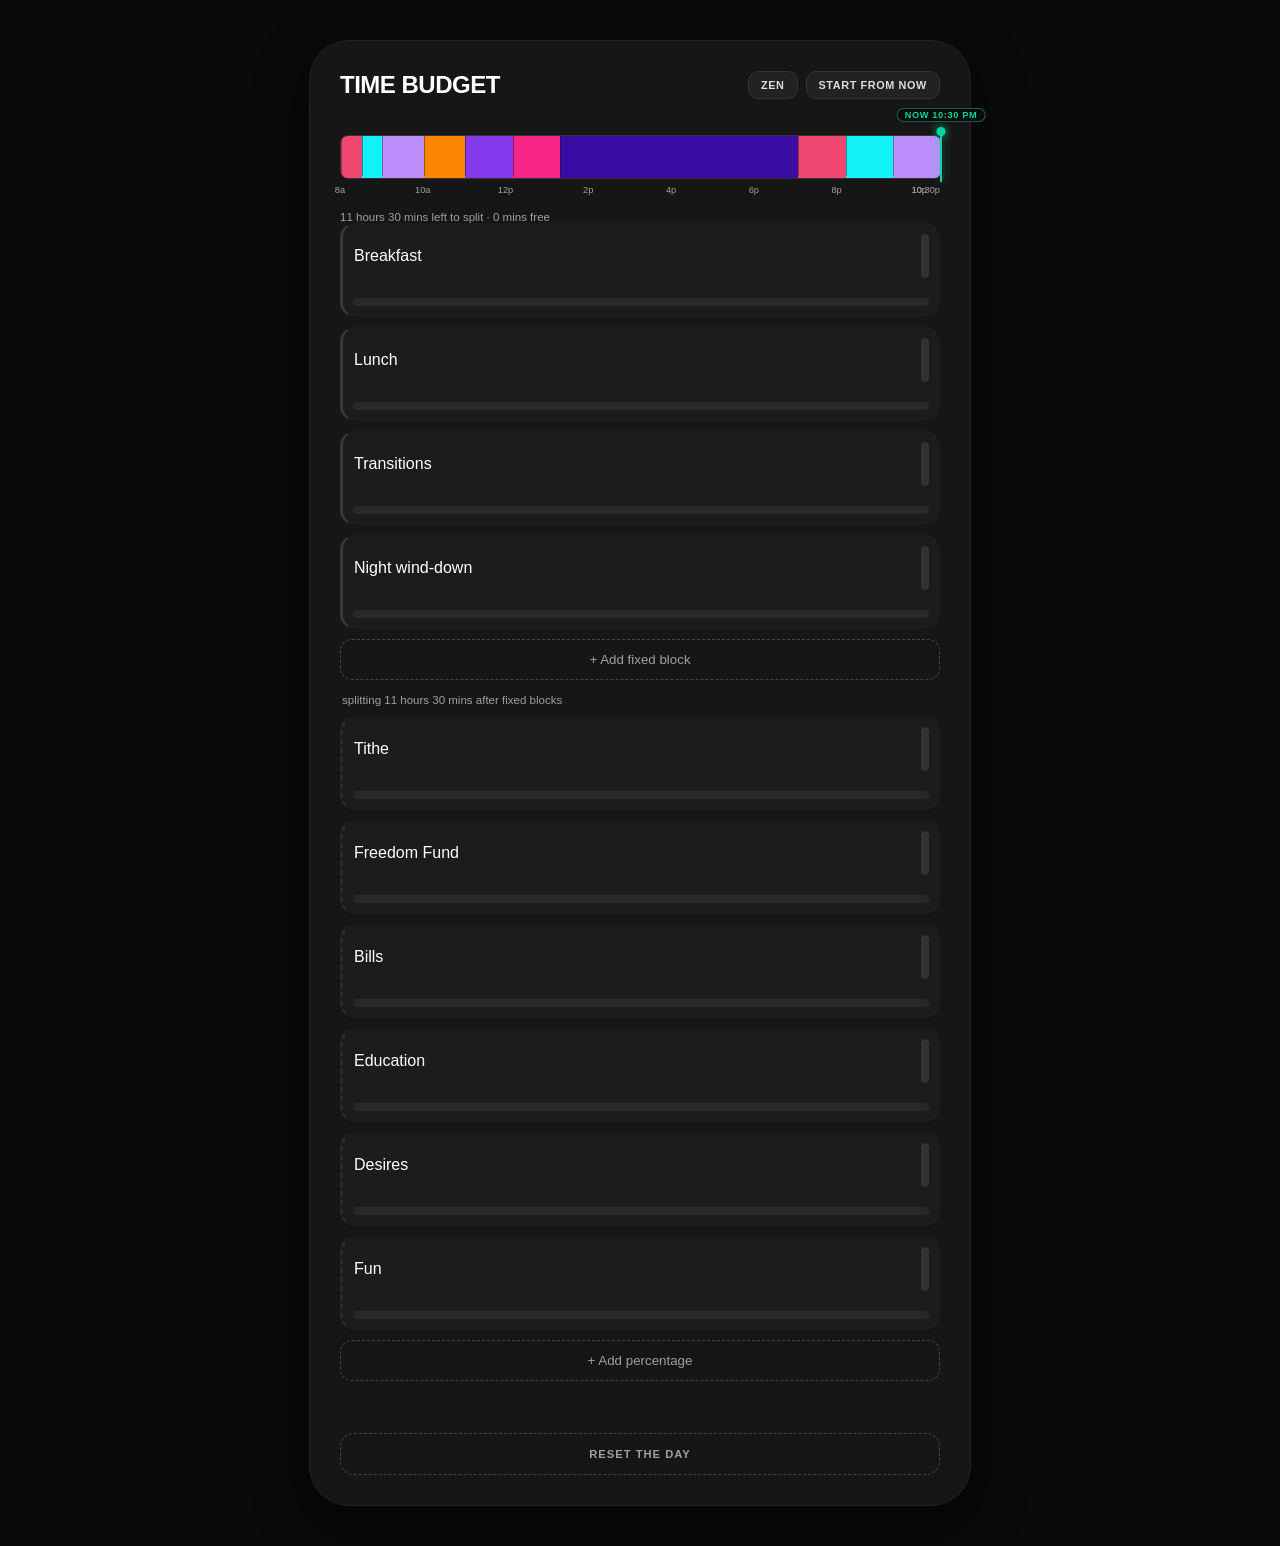
==== commit aa23918e: "added in some new styling that shifts the edit view to simply pop up for each editable item as a mod" ====
--- a/index.html
+++ b/index.html
@@ -2,55 +2,24 @@
 <html lang="en">
 <head>
     <meta charset="UTF-8">
-    <meta name="viewport" content="width=device-width, initial-scale=1.0">
+    <meta name="viewport" content="width=device-width, initial-scale=1.0, maximum-scale=1.0, user-scalable=no">
     <link rel="icon" href="data:image/svg+xml,<svg xmlns='http://www.w3.org/2000/svg' viewBox='0 0 100 100'><circle cx='50' cy='50' r='42' fill='%23161616' stroke='%233a86ff' stroke-width='9'/><line x1='50' y1='50' x2='50' y2='26' stroke='%233a86ff' stroke-width='9' stroke-linecap='round'/><line x1='50' y1='50' x2='68' y2='50' stroke='%233a86ff' stroke-width='9' stroke-linecap='round'/></svg>">
     <title>Overlap Time Budgeter</title>
     <link rel="stylesheet" href="styles.css">
 </head>
 <body>
 
-<div class="app-container" id="app">
+<div class="app-container mode-run" id="app">
     <div class="title-row">
         <h1>Time Budget</h1>
         <div class="header-actions">
             <button class="hdr-btn" id="zenBtn" title="Toggle zen focus overlay">Zen</button>
             <button class="hdr-btn" id="nowBtn" title="Reflow the time left until bed around NOW" aria-pressed="false">Start from NOW</button>
-            <button class="hdr-btn" id="modeBtn" title="Toggle run / edit mode">Run</button>
         </div>
     </div>
 
-    <div class="input-group">
-        <label class="section-label">Day Window</label>
-        <div class="day-window-row">
-            <div class="time-field">
-                <span class="time-field-label">Wake</span>
-                <input type="time" id="wakeInput" value="08:00">
-            </div>
-            <div class="time-field">
-                <span class="time-field-label">Bed</span>
-                <input type="time" id="bedInput" value="22:30">
-            </div>
-            <div class="day-length" id="dayLength"></div>
-        </div>
-        <div class="toggle-row">
-            <label class="switch">
-                <input type="checkbox" id="multitask">
-                <span class="track"></span>
-            </label>
-            <span class="toggle-label">Allow overlapping timers (off = starting one stops the rest)</span>
-        </div>
-    </div>
-
-    <label class="section-label">Fixed Blocks (Time · Hours)</label>
-    <div id="fixedContainer"></div>
-    <button class="btn-add" id="addFixedBtn">+ Add Fixed Block</button>
-
-    <label class="section-label">Variable Allocations (%)</label>
-    <div id="remainingCaption" class="section-caption"></div>
-    <div id="percentContainer"></div>
-    <button class="btn-add" id="addPercentBtn">+ Add Percentage Category</button>
-
-    <div class="timeline" id="visualizer">
+    <!-- Day window, shown as the wake→bed timeline with NOW. Tap to edit wake/bed. -->
+    <div class="timeline" id="visualizer" role="button" tabindex="0" aria-label="Edit day window" title="Tap to edit wake / bed times">
         <div class="tl-bar">
             <div class="tl-past" id="tlPast"></div>
             <div class="tl-segs" id="tlSegs"></div>
@@ -60,9 +29,15 @@
         <div class="tl-ticks" id="tlTicks"></div>
     </div>
     <div id="vizCaption" class="viz-caption"></div>
+
+    <div id="fixedContainer"></div>
+    <button class="btn-add" id="addFixedBtn">+ Add fixed block</button>
+
+    <div id="remainingCaption" class="section-caption"></div>
+    <div id="percentContainer"></div>
+    <button class="btn-add" id="addPercentBtn">+ Add percentage</button>
+
     <div id="warning" class="total-warning">Total percentage exceeds 100%!</div>
-
-    <div class="results-list" id="resultsList"></div>
 
     <button class="btn-reset" id="resetBtn">Reset the Day</button>
 </div>
@@ -106,6 +81,33 @@
     </div>
 </div>
 
+<!-- Per-category edit bottom-sheet (built dynamically in app.js) -->
+<div class="sheet-backdrop" id="editBackdrop" role="dialog" aria-modal="true" aria-labelledby="editTitle">
+    <div class="sheet" id="editSheet">
+        <div class="sheet-handle"></div>
+        <div class="sheet-head">
+            <div class="sheet-title" id="editTitle">Edit</div>
+            <button class="sheet-close" id="editClose" aria-label="Close edit">✕</button>
+        </div>
+        <div class="sheet-body" id="editBody"></div>
+        <div class="sheet-actions">
+            <button class="btn-danger" id="editDelete">Delete category</button>
+        </div>
+    </div>
+</div>
+
+<!-- Day window bottom-sheet (built dynamically in app.js) -->
+<div class="sheet-backdrop" id="dayBackdrop" role="dialog" aria-modal="true" aria-labelledby="dayTitle">
+    <div class="sheet" id="daySheet">
+        <div class="sheet-handle"></div>
+        <div class="sheet-head">
+            <div class="sheet-title" id="dayTitle">Day Window</div>
+            <button class="sheet-close" id="dayClose" aria-label="Close day window">✕</button>
+        </div>
+        <div class="sheet-body" id="dayBody"></div>
+    </div>
+</div>
+
 <script src="app.js"></script>
 
 </body>
--- a/styles.css
+++ b/styles.css
@@ -502,19 +502,14 @@
         #doneConfirm { border-color: var(--primary-highlight); }
         #doneConfirm:hover { background: rgba(58,134,255,0.14); }
 
-        /* ── RUN MODE: strip editing UI, leave slots + name + remaining + progress ── */
-        .app-container.mode-run .input-group,
+        /* ── RUN MODE: the home view. Strips editing UI; rows are name | remaining | Done + progress.
+           Editing happens in the hold-to-edit bottom-sheet, not inline. ── */
         .app-container.mode-run .section-label,
-        .app-container.mode-run .btn-add,
         .app-container.mode-run .results-list,
         .app-container.mode-run .total-warning { display: none !important; }
         .app-container.mode-run .category-row {
-            grid-template-columns: 1fr auto;
+            grid-template-columns: 1fr auto auto;
             cursor: pointer;
-        }
-        /* Fixed rows keep their Done button in run mode: name | display | Done. */
-        .app-container.mode-run .category-row.is-fixed {
-            grid-template-columns: 1fr auto auto;
         }
         .app-container.mode-run .category-row input[type="number"],
         .app-container.mode-run .category-row input[type="time"],
@@ -664,3 +659,135 @@
             .progress-fill { transition: width 0.3s linear !important; }
             .segment, .tl-now, .spent-blob { transition: width 0.3s linear, left 0.3s linear !important; }
         }
+
+        /* ── Timeline as the Day Window header (tap to edit wake/bed) ── */
+        #visualizer { cursor: pointer; -webkit-tap-highlight-color: transparent; }
+        #visualizer:active .tl-bar { transform: scale(0.992); }
+        .tl-bar { transition: transform 0.15s ease; }
+        .viz-caption { cursor: pointer; }
+
+        /* ── Bottom sheets (per-category edit + day window) ── */
+        .sheet-backdrop {
+            position: fixed; inset: 0;
+            background: rgba(0,0,0,0.55);
+            backdrop-filter: blur(4px); -webkit-backdrop-filter: blur(4px);
+            opacity: 0; pointer-events: none;
+            transition: opacity 0.25s ease;
+            z-index: 160;
+            display: flex; align-items: flex-end; justify-content: center;
+        }
+        .sheet-backdrop.show { opacity: 1; pointer-events: auto; }
+        .sheet {
+            background: var(--card-bg);
+            border: 1px solid #333; border-bottom: none;
+            border-top-left-radius: 26px; border-top-right-radius: 26px;
+            width: 100%; max-width: 600px;
+            max-height: 92vh; overflow-y: auto; overscroll-behavior: contain;
+            padding: 6px 22px 30px;
+            box-shadow: 0 -24px 50px rgba(0,0,0,0.6);
+            transform: translateY(100%);
+            transition: transform 0.32s cubic-bezier(0.2, 0.8, 0.2, 1);
+        }
+        .sheet-backdrop.show .sheet { transform: translateY(0); }
+        .sheet-handle {
+            width: 42px; height: 5px; border-radius: 3px; background: #3a3a3a;
+            margin: 10px auto 4px;
+        }
+        .sheet-head {
+            display: flex; align-items: center; justify-content: space-between;
+            margin: 8px 0 14px;
+        }
+        .sheet-title { font-size: 1.1rem; font-weight: 600; letter-spacing: -0.3px; }
+        .sheet-close {
+            background: #222; border: 1px solid #333; color: #aaa;
+            width: 34px; height: 34px; border-radius: 50%; cursor: pointer;
+            font-size: 0.85rem; line-height: 1;
+            transition: background 0.2s, color 0.2s, border-color 0.2s;
+        }
+        .sheet-close:hover { color: #fff; border-color: #444; }
+        .sheet-close:focus-visible { outline: 2px solid var(--primary-highlight); outline-offset: 2px; }
+        .sheet-body { display: flex; flex-direction: column; gap: 18px; }
+        .sheet-field { display: flex; flex-direction: column; gap: 8px; }
+        .sheet-label {
+            color: var(--text-dim); font-size: 0.66rem; text-transform: uppercase;
+            letter-spacing: 1px;
+        }
+        .sheet-input {
+            width: 100%; box-sizing: border-box;
+            background: #222; border: 1px solid #333; color: #fff;
+            padding: 13px; border-radius: 12px; font-size: 1rem; outline: none;
+            transition: border 0.25s;
+        }
+        .sheet-input:focus { border-color: var(--primary-highlight); }
+        .sheet-actions { margin-top: 8px; }
+
+        /* ── Scroll wheels (hours / minutes) ── */
+        .wheel-pair { display: flex; gap: 18px; }
+        .wheel-group { display: flex; flex-direction: column; gap: 6px; flex: 1; min-width: 0; }
+        .wheel-wrap { position: relative; flex: 1; }
+        .wheel {
+            height: 200px; overflow-y: scroll;
+            scroll-snap-type: y mandatory;
+            -webkit-overflow-scrolling: touch;
+            scrollbar-width: none;
+            mask-image: linear-gradient(to bottom, transparent 0%, #000 26%, #000 74%, transparent 100%);
+            -webkit-mask-image: linear-gradient(to bottom, transparent 0%, #000 26%, #000 74%, transparent 100%);
+        }
+        .wheel::-webkit-scrollbar { display: none; }
+        .wheel-item {
+            height: 40px; min-height: 40px;
+            scroll-snap-align: center;
+            display: flex; align-items: center; justify-content: center;
+            font-size: 1.25rem; font-weight: 600;
+            color: #5a5a5a; transition: color 0.15s;
+        }
+        .wheel-item.wheel-spacer { scroll-snap-align: none; }
+        .wheel-band {
+            position: absolute; top: 50%; left: 0; right: 0; height: 40px;
+            transform: translateY(-50%);
+            border-top: 1px solid #333; border-bottom: 1px solid #333;
+            background: rgba(58,134,255,0.07);
+            border-radius: 8px; pointer-events: none;
+        }
+
+        /* Anchor-to-start-time toggle (fixed blocks) */
+        .anchor-field { gap: 10px; }
+        .anchor-row { display: flex; align-items: center; gap: 10px; cursor: pointer; color: #ddd; font-size: 0.9rem; }
+        .anchor-wheels { display: flex; gap: 18px; }
+        .anchor-wheels.hidden { display: none; }
+        .anchor-wheels .wheel-group { flex: 1; }
+
+        /* ── Percent slider ── */
+        .pct-readout {
+            font-size: 2.2rem; font-weight: 700; text-align: center;
+            color: var(--primary-highlight); line-height: 1;
+            margin-bottom: 4px;
+        }
+        .pct-slider { width: 100%; accent-color: var(--primary-highlight); cursor: pointer; height: 36px; }
+
+        /* Day window sheet extras */
+        .day-readout {
+            text-align: center; color: var(--success); font-weight: 600;
+            font-size: 0.9rem; margin-top: -4px;
+        }
+        .toggle-field { flex-direction: row; align-items: center; gap: 12px; flex-wrap: wrap; }
+        .toggle-field .toggle-label { flex: 1; min-width: 0; }
+
+        .btn-danger {
+            width: 100%; background: transparent;
+            border: 1px solid var(--danger); color: var(--danger);
+            padding: 13px; border-radius: 12px; cursor: pointer;
+            font-size: 0.78rem; text-transform: uppercase; letter-spacing: 0.6px; font-weight: 700;
+            transition: background 0.2s, color 0.2s;
+        }
+        .btn-danger:hover { background: rgba(255,77,77,0.1); }
+        .btn-danger:focus-visible { outline: 2px solid var(--primary-highlight); outline-offset: 2px; }
+
+        @media (max-width: 520px) {
+            /* Run view is always on; rows keep the clean run grid on mobile too. */
+            .app-container.mode-run .category-row { grid-template-columns: 1fr auto auto; gap: 8px; }
+            .td-elapsed { font-size: 0.82rem; }
+            .sheet { padding: 6px 18px 26px; }
+            .wheel-pair { gap: 14px; }
+            .wheel-item { font-size: 1.15rem; }
+        }
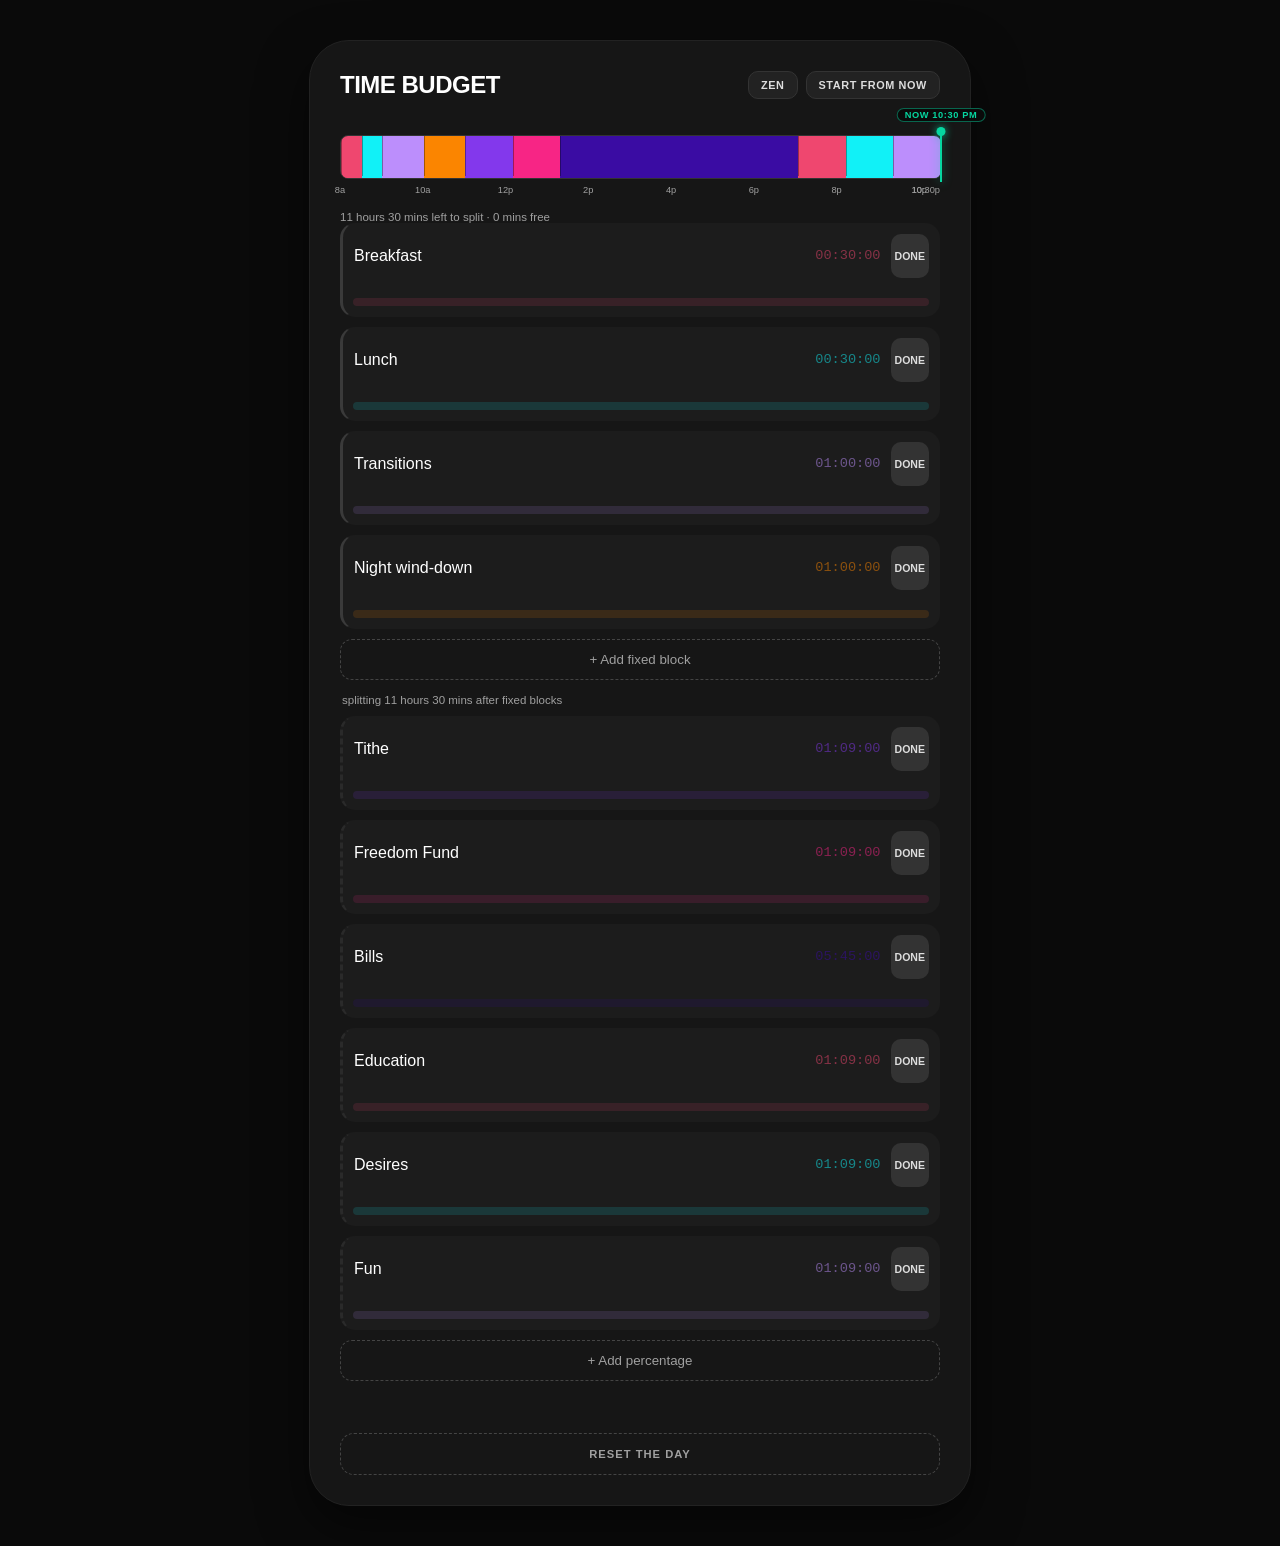
==== commit 625c16a0: "reinitialized after major collapse of visuals. if unsucessful after this edit, simply revert back to" ====
--- a/index.html
+++ b/index.html
@@ -38,6 +38,8 @@
     <button class="btn-add" id="addPercentBtn">+ Add percentage</button>
 
     <div id="warning" class="total-warning">Total percentage exceeds 100%!</div>
+
+    <div class="results-list" id="resultsList"></div>
 
     <button class="btn-reset" id="resetBtn">Reset the Day</button>
 </div>
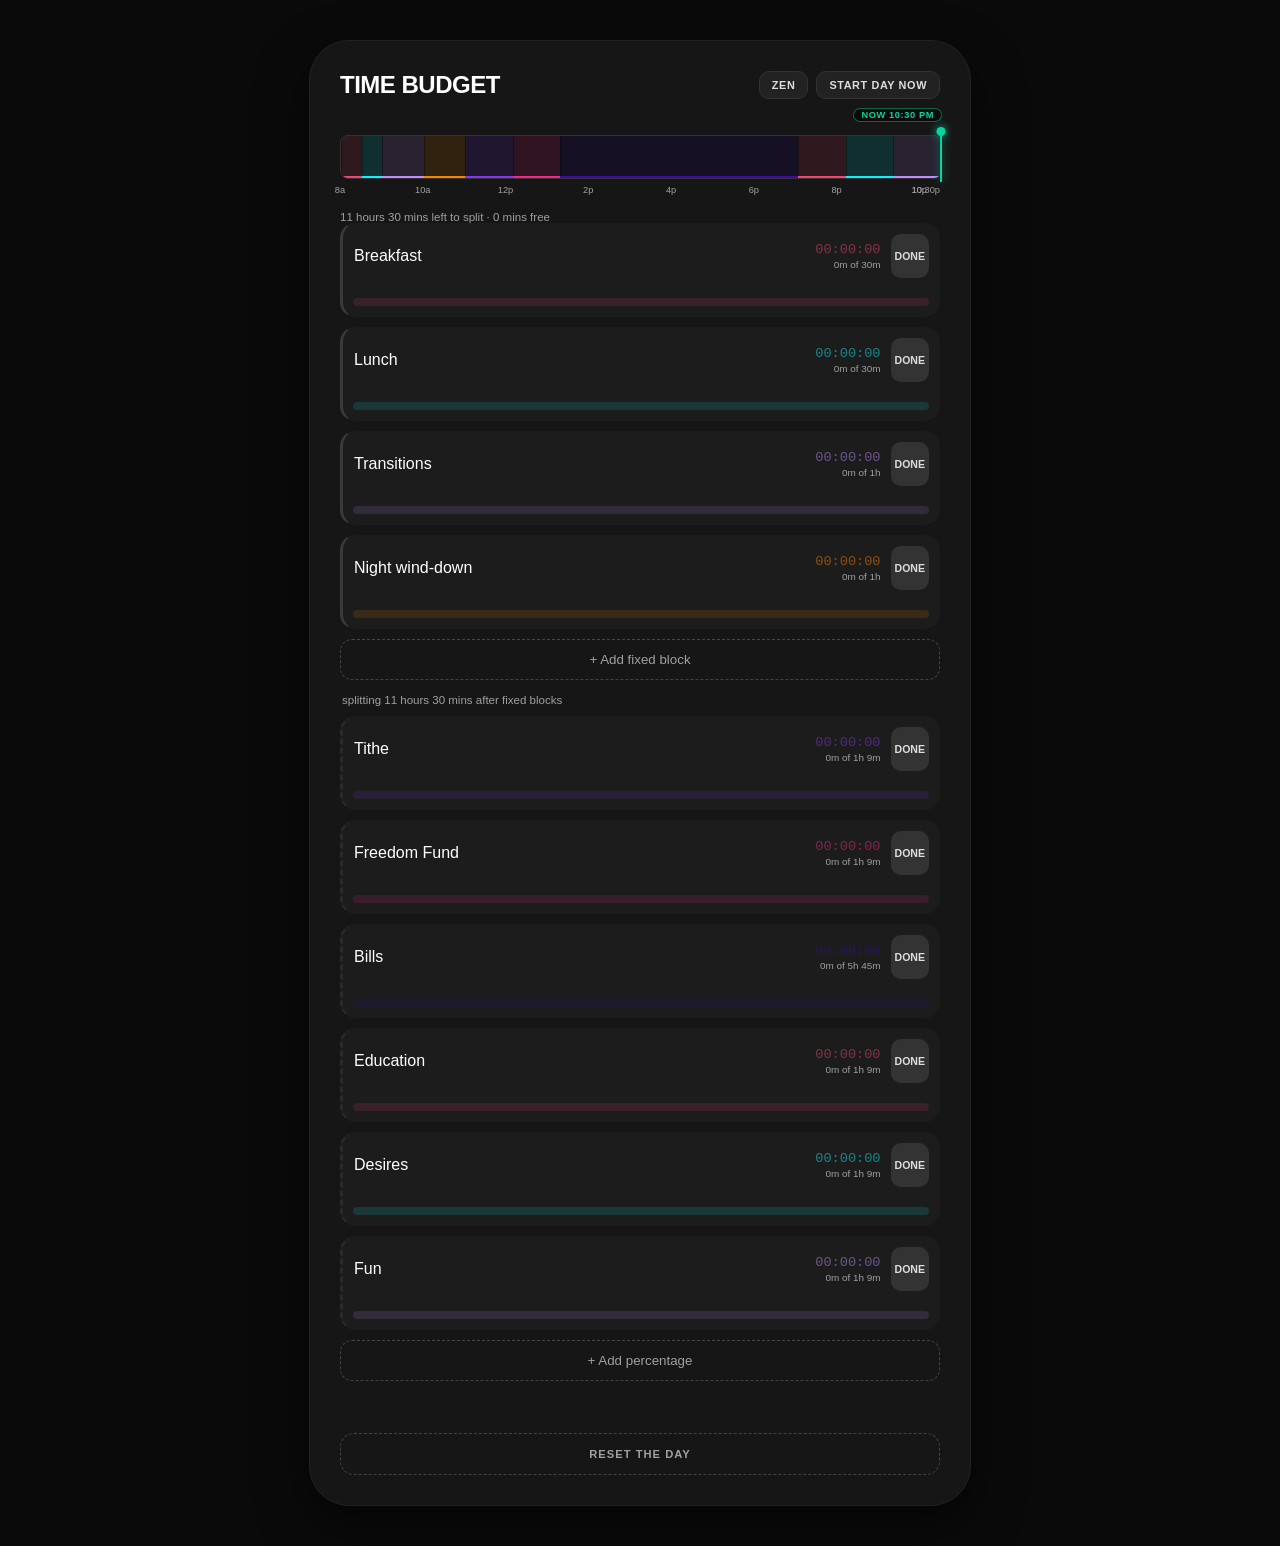
==== commit f7a3a9df: "edited the start from now functionality to merely select a start point based on the current time." ====
--- a/index.html
+++ b/index.html
@@ -14,7 +14,7 @@
         <h1>Time Budget</h1>
         <div class="header-actions">
             <button class="hdr-btn" id="zenBtn" title="Toggle zen focus overlay">Zen</button>
-            <button class="hdr-btn" id="nowBtn" title="Reflow the time left until bed around NOW" aria-pressed="false">Start from NOW</button>
+            <button class="hdr-btn" id="startNowBtn" title="Set wake to now, pick an end time, and re-plan the rest of the day">Start day now</button>
         </div>
     </div>
 
@@ -83,6 +83,22 @@
     </div>
 </div>
 
+<!-- Start day now: set wake to the current time, pick an end time, re-plan the day -->
+<div class="modal-backdrop" id="startNowModal" role="dialog" aria-modal="true" aria-labelledby="startNowTitle">
+    <div class="modal-card">
+        <h2 id="startNowTitle">Start the day from now</h2>
+        <p id="startNowSub">This sets your wake time to now and erases every timer you've already logged today. Your categories and budgets stay.</p>
+        <div class="done-slider-row">
+            <input type="range" id="startNowSlider" min="0" max="24" step="0.25" value="14.5" aria-label="End time in hours from now">
+            <span id="startNowReadout"></span>
+        </div>
+        <div class="modal-actions">
+            <button class="btn-confirm" id="startNowConfirm"><span class="htc-label">Start day</span></button>
+            <button class="btn-cancel" id="startNowCancel">Cancel</button>
+        </div>
+    </div>
+</div>
+
 <!-- Per-category edit bottom-sheet (built dynamically in app.js) -->
 <div class="sheet-backdrop" id="editBackdrop" role="dialog" aria-modal="true" aria-labelledby="editTitle">
     <div class="sheet" id="editSheet">
--- a/styles.css
+++ b/styles.css
@@ -300,6 +300,17 @@
         .segment.free {
             background: repeating-linear-gradient(45deg, #2a2a2a, #2a2a2a 4px, #232323 4px, #232323 8px) !important;
         }
+        /* The bright bar inside a segment that "fills up" as time is spent against
+           the budget — same look as the per-row progress pills. */
+        .segment-fill {
+            position: absolute;
+            left: 0; top: 0; bottom: 0;
+            width: 0;
+            box-shadow: inset 0 0 0 1px rgba(255,255,255,0.10);
+            transition: width 0.5s cubic-bezier(0.4, 0, 0.2, 1), background-color 0.4s ease;
+            pointer-events: none;
+            /* background-image (stripe density) set inline per tick — not transitioned. */
+        }
         /* Spent-time blobs: a block's identity color, dimmed to read as history. */
         .spent-blob {
             position: absolute;
@@ -310,16 +321,18 @@
             box-shadow: inset 0 0 0 1px rgba(255,255,255,0.08);
             transition: left 0.3s linear, width 0.3s linear;
         }
-        /* NOW marker: green pulse line splitting past (dim) from future (bright). */
+        /* NOW marker: a vertical line + pulsing dot + label. It paints itself in the
+           color of the running stopwatch (--now-color, set inline on #tlNow);
+           green when nothing is running. color-mix derives the translucent glows. */
         .tl-now {
             position: absolute;
             top: -4px; bottom: -4px;
             width: 2px;
-            background: var(--success);
+            background: var(--now-color, var(--success));
             transform: translateX(-50%);
-            box-shadow: 0 0 10px rgba(6,214,160,0.65);
+            box-shadow: 0 0 10px color-mix(in srgb, var(--now-color, var(--success)) 65%, transparent);
             z-index: 6;
-            transition: left 0.5s cubic-bezier(0.4, 0, 0.2, 1);
+            transition: left 0.5s cubic-bezier(0.4, 0, 0.2, 1), background-color 0.4s ease, box-shadow 0.4s ease;
         }
         .tl-now-dot {
             position: absolute;
@@ -327,8 +340,8 @@
             width: 9px; height: 9px;
             transform: translateX(-50%);
             border-radius: 50%;
-            background: var(--success);
-            box-shadow: 0 0 8px rgba(6,214,160,0.85);
+            background: var(--now-color, var(--success));
+            box-shadow: 0 0 8px color-mix(in srgb, var(--now-color, var(--success)) 85%, transparent);
             animation: nowPulse 1.4s infinite;
         }
         .tl-now-label {
@@ -339,15 +352,18 @@
             font-size: 0.58rem;
             font-weight: 700;
             letter-spacing: 0.6px;
-            color: var(--success);
+            color: var(--now-color, var(--success));
             background: #0a0a0a;
             padding: 1px 7px;
             border-radius: 8px;
-            border: 1px solid rgba(6,214,160,0.45);
-        }
+            border: 1px solid color-mix(in srgb, var(--now-color, var(--success)) 45%, transparent);
+        }
+        /* Keep the NOW label inside the card at the very edges of the day. */
+        .tl-now-label.edge-left { left: 0; transform: none; }
+        .tl-now-label.edge-right { left: auto; right: 0; transform: none; }
         @keyframes nowPulse {
-            0%, 100% { box-shadow: 0 0 6px rgba(6,214,160,0.6); transform: translateX(-50%) scale(1); }
-            50%      { box-shadow: 0 0 12px rgba(6,214,160,1);  transform: translateX(-50%) scale(1.25); }
+            0%, 100% { box-shadow: 0 0 6px color-mix(in srgb, var(--now-color, var(--success)) 60%, transparent); transform: translateX(-50%) scale(1); }
+            50%      { box-shadow: 0 0 12px var(--now-color, var(--success));  transform: translateX(-50%) scale(1.25); }
         }
         /* Hour ticks beneath the bar */
         .tl-ticks {
@@ -499,6 +515,7 @@
         .done-slider-row { display: flex; align-items: center; gap: 14px; margin: 0 0 24px; }
         #doneSlider { flex: 1; accent-color: var(--primary-highlight); cursor: pointer; }
         #doneVal { min-width: 72px; text-align: right; color: var(--text-dim); font-size: 0.85rem; }
+        #startNowReadout { min-width: 150px; text-align: right; color: var(--text-dim); font-size: 0.85rem; white-space: nowrap; }
         #doneConfirm { border-color: var(--primary-highlight); }
         #doneConfirm:hover { background: rgba(58,134,255,0.14); }
 
@@ -515,7 +532,6 @@
         .app-container.mode-run .category-row input[type="time"],
         .app-container.mode-run .category-row .btn-timer,
         .app-container.mode-run .category-row .btn-remove { display: none; }
-        .app-container.mode-run .category-row .td-budget { display: none; }
         .app-container.mode-run .category-row input[type="text"] {
             pointer-events: none;
             background: transparent;
@@ -523,6 +539,9 @@
             padding-left: 0;
         }
         .app-container.mode-run .category-row:active { transform: scale(0.985); }
+        /* Sustained cue while a long-press is being captured (before the edit sheet opens). */
+        .app-container.mode-run .category-row.holding { background: #242424; transform: scale(0.985); }
+        .app-container.mode-run .category-row:focus-visible { outline: 2px solid var(--primary-highlight); outline-offset: 2px; }
 
         /* ── ZEN MODE: calm full-screen focus on the running timer(s) ── */
         .zen-overlay {
@@ -587,8 +606,6 @@
 
         /* Zen button lights up while zen is active */
         .hdr-btn.active { background: var(--primary-highlight); color: #fff; border-color: var(--primary-highlight); }
-        /* NOW button lights up green while the reflow is active (green = "present"). */
-        #nowBtn.active { background: var(--success); color: #0a0a0a; border-color: var(--success); }
 
         /* Mobile expand chevron — hidden on desktop and in run mode; shown only
            inside the mobile media query for edit-mode rows. */
@@ -729,6 +746,7 @@
             height: 200px; overflow-y: scroll;
             scroll-snap-type: y mandatory;
             -webkit-overflow-scrolling: touch;
+            overscroll-behavior: contain;
             scrollbar-width: none;
             mask-image: linear-gradient(to bottom, transparent 0%, #000 26%, #000 74%, transparent 100%);
             -webkit-mask-image: linear-gradient(to bottom, transparent 0%, #000 26%, #000 74%, transparent 100%);
@@ -782,6 +800,7 @@
         }
         .btn-danger:hover { background: rgba(255,77,77,0.1); }
         .btn-danger:focus-visible { outline: 2px solid var(--primary-highlight); outline-offset: 2px; }
+        .btn-danger.armed { background: rgba(255,77,77,0.16); border-color: var(--danger); color: #fff; }
 
         @media (max-width: 520px) {
             /* Run view is always on; rows keep the clean run grid on mobile too. */
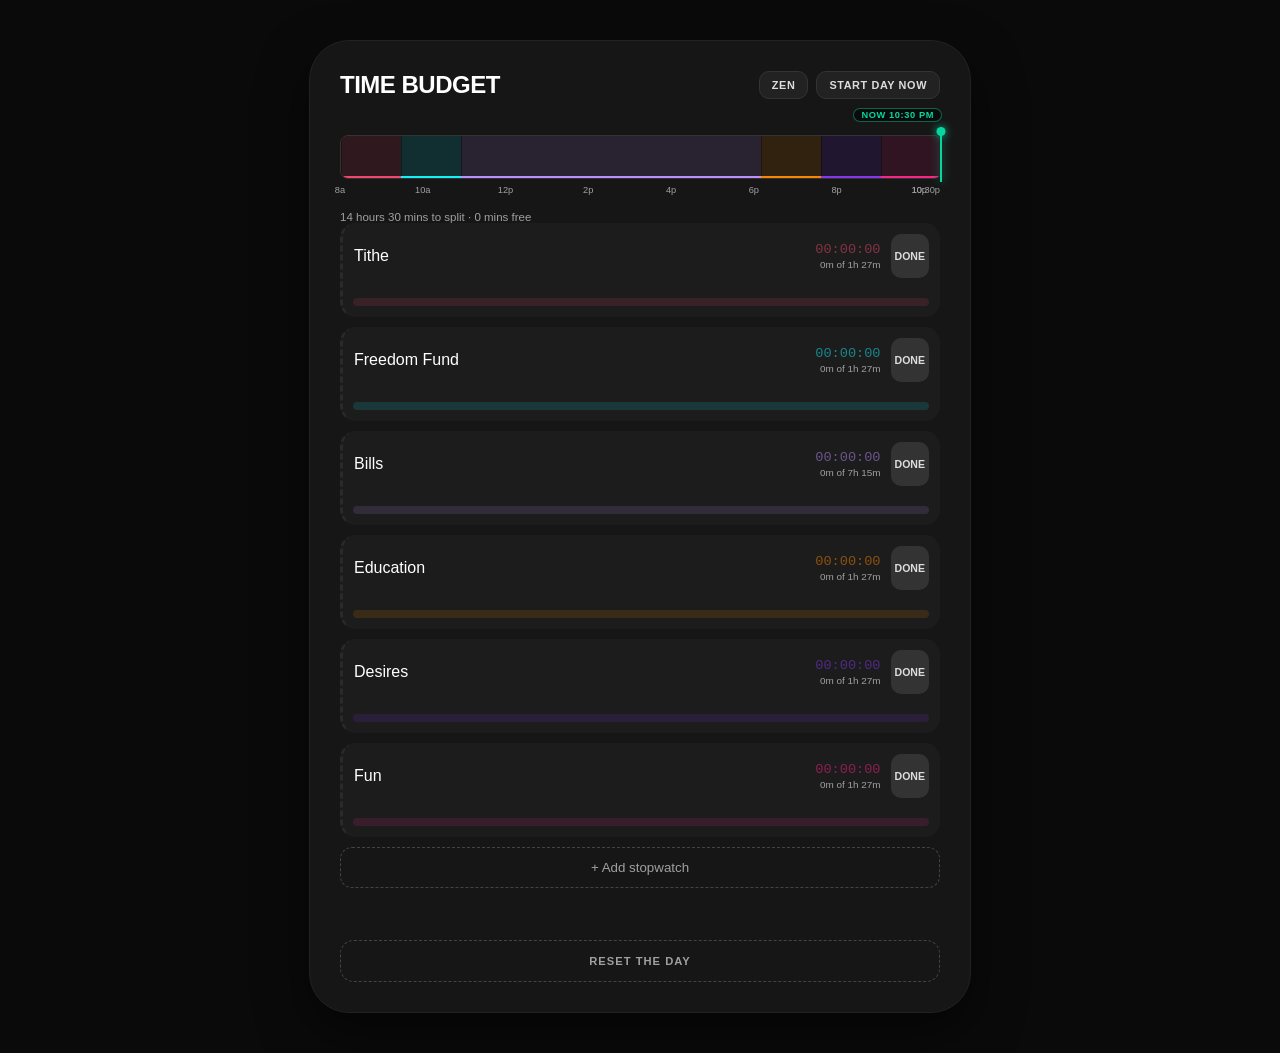
==== commit 1f4dd108: "simplified everything to core app controls, namely stopwatches." ====
--- a/index.html
+++ b/index.html
@@ -30,12 +30,8 @@
     </div>
     <div id="vizCaption" class="viz-caption"></div>
 
-    <div id="fixedContainer"></div>
-    <button class="btn-add" id="addFixedBtn">+ Add fixed block</button>
-
-    <div id="remainingCaption" class="section-caption"></div>
     <div id="percentContainer"></div>
-    <button class="btn-add" id="addPercentBtn">+ Add percentage</button>
+    <button class="btn-add" id="addPercentBtn">+ Add stopwatch</button>
 
     <div id="warning" class="total-warning">Total percentage exceeds 100%!</div>
 
--- a/styles.css
+++ b/styles.css
@@ -166,9 +166,6 @@
             border-left: 3px solid #3a3a3a;
         }
         .category-row.is-percent { border-left: 3px dashed #2a2a2a; }
-        /* Fixed rows carry an extra start-time input and a Done button: name | time |
-           hrs | display | start/stop | Done | remove. */
-        .category-row.is-fixed { grid-template-columns: 1.1fr 0.85fr 0.5fr 0.85fr 56px 54px 28px; }
         .category-row.done { opacity: 0.62; }
         .segment.done { opacity: 0.5; }
         .category-row.active { background: #222; }
@@ -232,8 +229,9 @@
         }
         .btn-timer.running { background: var(--accent-color); color: #111; }
 
-        /* Done button (fixed blocks only): release leftover planned time to the splits.
-           Visible in run mode too, so it stays the one explicit "I'm finished" action. */
+        /* Done button: declare time used and reflow the leftover to the other
+           categories. Visible in run mode too, so it stays the one explicit
+           "I'm finished" action. */
         .btn-done {
             background: #333; border: none; color: #ddd;
             min-height: 44px; padding: 10px 4px; border-radius: 10px;
@@ -768,13 +766,6 @@
             border-radius: 8px; pointer-events: none;
         }
 
-        /* Anchor-to-start-time toggle (fixed blocks) */
-        .anchor-field { gap: 10px; }
-        .anchor-row { display: flex; align-items: center; gap: 10px; cursor: pointer; color: #ddd; font-size: 0.9rem; }
-        .anchor-wheels { display: flex; gap: 18px; }
-        .anchor-wheels.hidden { display: none; }
-        .anchor-wheels .wheel-group { flex: 1; }
-
         /* ── Percent slider ── */
         .pct-readout {
             font-size: 2.2rem; font-weight: 700; text-align: center;
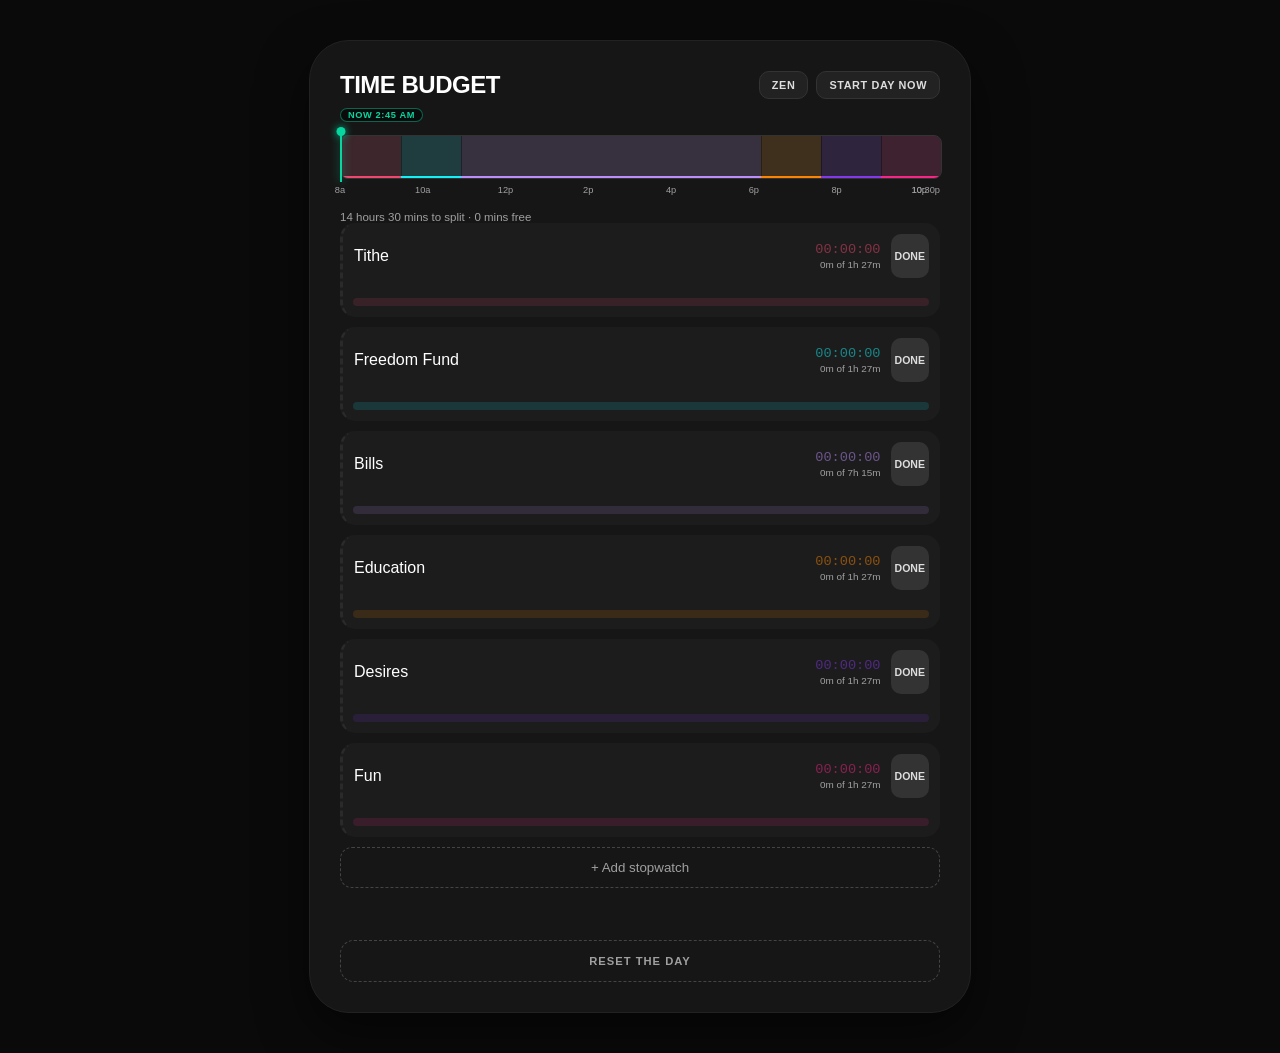
==== commit 58b27e09: "hunted for hardcoded times to overcome defaults error." ====
--- a/index.html
+++ b/index.html
@@ -85,7 +85,7 @@
         <h2 id="startNowTitle">Start the day from now</h2>
         <p id="startNowSub">This sets your wake time to now and erases every timer you've already logged today. Your categories and budgets stay.</p>
         <div class="done-slider-row">
-            <input type="range" id="startNowSlider" min="0" max="24" step="0.25" value="14.5" aria-label="End time in hours from now">
+            <input type="range" id="startNowSlider" min="0" max="24" step="0.25" value="0" aria-label="End time in hours from now">
             <span id="startNowReadout"></span>
         </div>
         <div class="modal-actions">
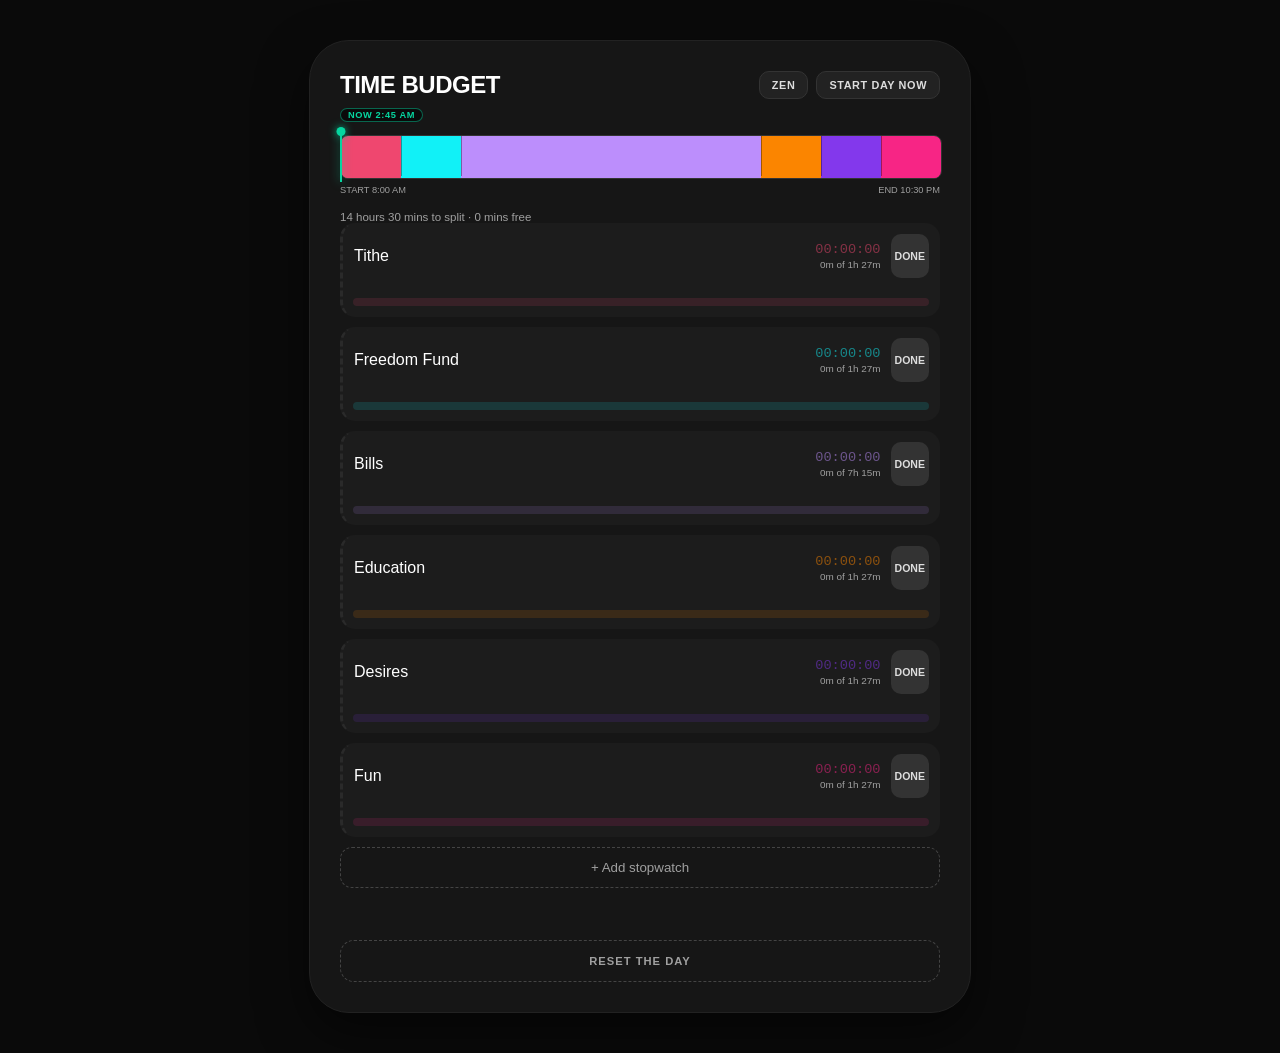
==== commit 3d268bca: "rewrite timeline to START/NOW/END + stopwatch split slices Replace the tracking-heavy timeline (hour" ====
--- a/index.html
+++ b/index.html
@@ -18,15 +18,17 @@
         </div>
     </div>
 
-    <!-- Day window, shown as the wake→bed timeline with NOW. Tap to edit wake/bed. -->
+    <!-- Day window: three markers (START / NOW / END) over the wake→bed bar, split
+         into colored slices per stopwatch. Tap to edit wake/bed. -->
     <div class="timeline" id="visualizer" role="button" tabindex="0" aria-label="Edit day window" title="Tap to edit wake / bed times">
         <div class="tl-bar">
-            <div class="tl-past" id="tlPast"></div>
             <div class="tl-segs" id="tlSegs"></div>
-            <div class="tl-blobs" id="tlBlobs"></div>
             <div class="tl-now" id="tlNow"><span class="tl-now-dot"></span><span class="tl-now-label" id="tlNowLabel">NOW</span></div>
         </div>
-        <div class="tl-ticks" id="tlTicks"></div>
+        <div class="tl-markers" id="tlMarkers">
+            <span class="tl-marker tl-marker-start" id="tlStartLabel">START</span>
+            <span class="tl-marker tl-marker-end" id="tlEndLabel">END</span>
+        </div>
     </div>
     <div id="vizCaption" class="viz-caption"></div>
 
--- a/styles.css
+++ b/styles.css
@@ -277,17 +277,15 @@
             border: 1px solid #333;
             border-radius: 8px;
         }
-        /* Layers inside the bar. Each is absolute inset:0 and clips its children to
-           the rounded bar; the NOW line is a sibling with overflow visible so its
-           dot/label can sit just outside the bar. */
-        .tl-past, .tl-segs, .tl-blobs {
+        /* Layers inside the bar. The segs layer is absolute inset:0 and clips its
+           children to the rounded bar; the NOW line is a sibling with overflow
+           visible so its dot/label can sit just outside the bar. */
+        .tl-segs {
             position: absolute; inset: 0;
             overflow: hidden;
             border-radius: 7px;
-        }
-        .tl-past { background: #111; width: 0; transition: width 0.4s ease; z-index: 1; }
-        .tl-segs { z-index: 2; }
-        .tl-blobs { z-index: 3; pointer-events: none; }
+            z-index: 2;
+        }
         .segment {
             position: absolute;
             top: 0; bottom: 0;
@@ -297,27 +295,6 @@
         }
         .segment.free {
             background: repeating-linear-gradient(45deg, #2a2a2a, #2a2a2a 4px, #232323 4px, #232323 8px) !important;
-        }
-        /* The bright bar inside a segment that "fills up" as time is spent against
-           the budget — same look as the per-row progress pills. */
-        .segment-fill {
-            position: absolute;
-            left: 0; top: 0; bottom: 0;
-            width: 0;
-            box-shadow: inset 0 0 0 1px rgba(255,255,255,0.10);
-            transition: width 0.5s cubic-bezier(0.4, 0, 0.2, 1), background-color 0.4s ease;
-            pointer-events: none;
-            /* background-image (stripe density) set inline per tick — not transitioned. */
-        }
-        /* Spent-time blobs: a block's identity color, dimmed to read as history. */
-        .spent-blob {
-            position: absolute;
-            top: 7px; bottom: 7px;
-            min-width: 2px;
-            border-radius: 4px;
-            opacity: 0.4;
-            box-shadow: inset 0 0 0 1px rgba(255,255,255,0.08);
-            transition: left 0.3s linear, width 0.3s linear;
         }
         /* NOW marker: a vertical line + pulsing dot + label. It paints itself in the
            color of the running stopwatch (--now-color, set inline on #tlNow);
@@ -363,22 +340,22 @@
             0%, 100% { box-shadow: 0 0 6px color-mix(in srgb, var(--now-color, var(--success)) 60%, transparent); transform: translateX(-50%) scale(1); }
             50%      { box-shadow: 0 0 12px var(--now-color, var(--success));  transform: translateX(-50%) scale(1.25); }
         }
-        /* Hour ticks beneath the bar */
-        .tl-ticks {
+        /* START / END markers beneath the bar (NOW's label sits above the bar). */
+        .tl-markers {
             position: relative;
             height: 18px;
             margin-top: 6px;
             width: 100%;
         }
-        .tl-tick {
+        .tl-marker {
             position: absolute;
             top: 0;
-            transform: translateX(-50%);
             font-size: 0.58rem;
             color: var(--text-dim);
             white-space: nowrap;
         }
-        .tl-tick-end { transform: translateX(-100%); }
+        .tl-marker-start { left: 0; transform: none; }
+        .tl-marker-end { right: 0; transform: none; }
 
         .results-list { margin-top: 16px; }
         .result-item {
@@ -672,7 +649,7 @@
             .category-row.alarm { animation: none; }
             .tl-now-dot { animation: none; }
             .progress-fill { transition: width 0.3s linear !important; }
-            .segment, .tl-now, .spent-blob { transition: width 0.3s linear, left 0.3s linear !important; }
+            .segment, .tl-now { transition: width 0.3s linear, left 0.3s linear !important; }
         }
 
         /* ── Timeline as the Day Window header (tap to edit wake/bed) ── */
